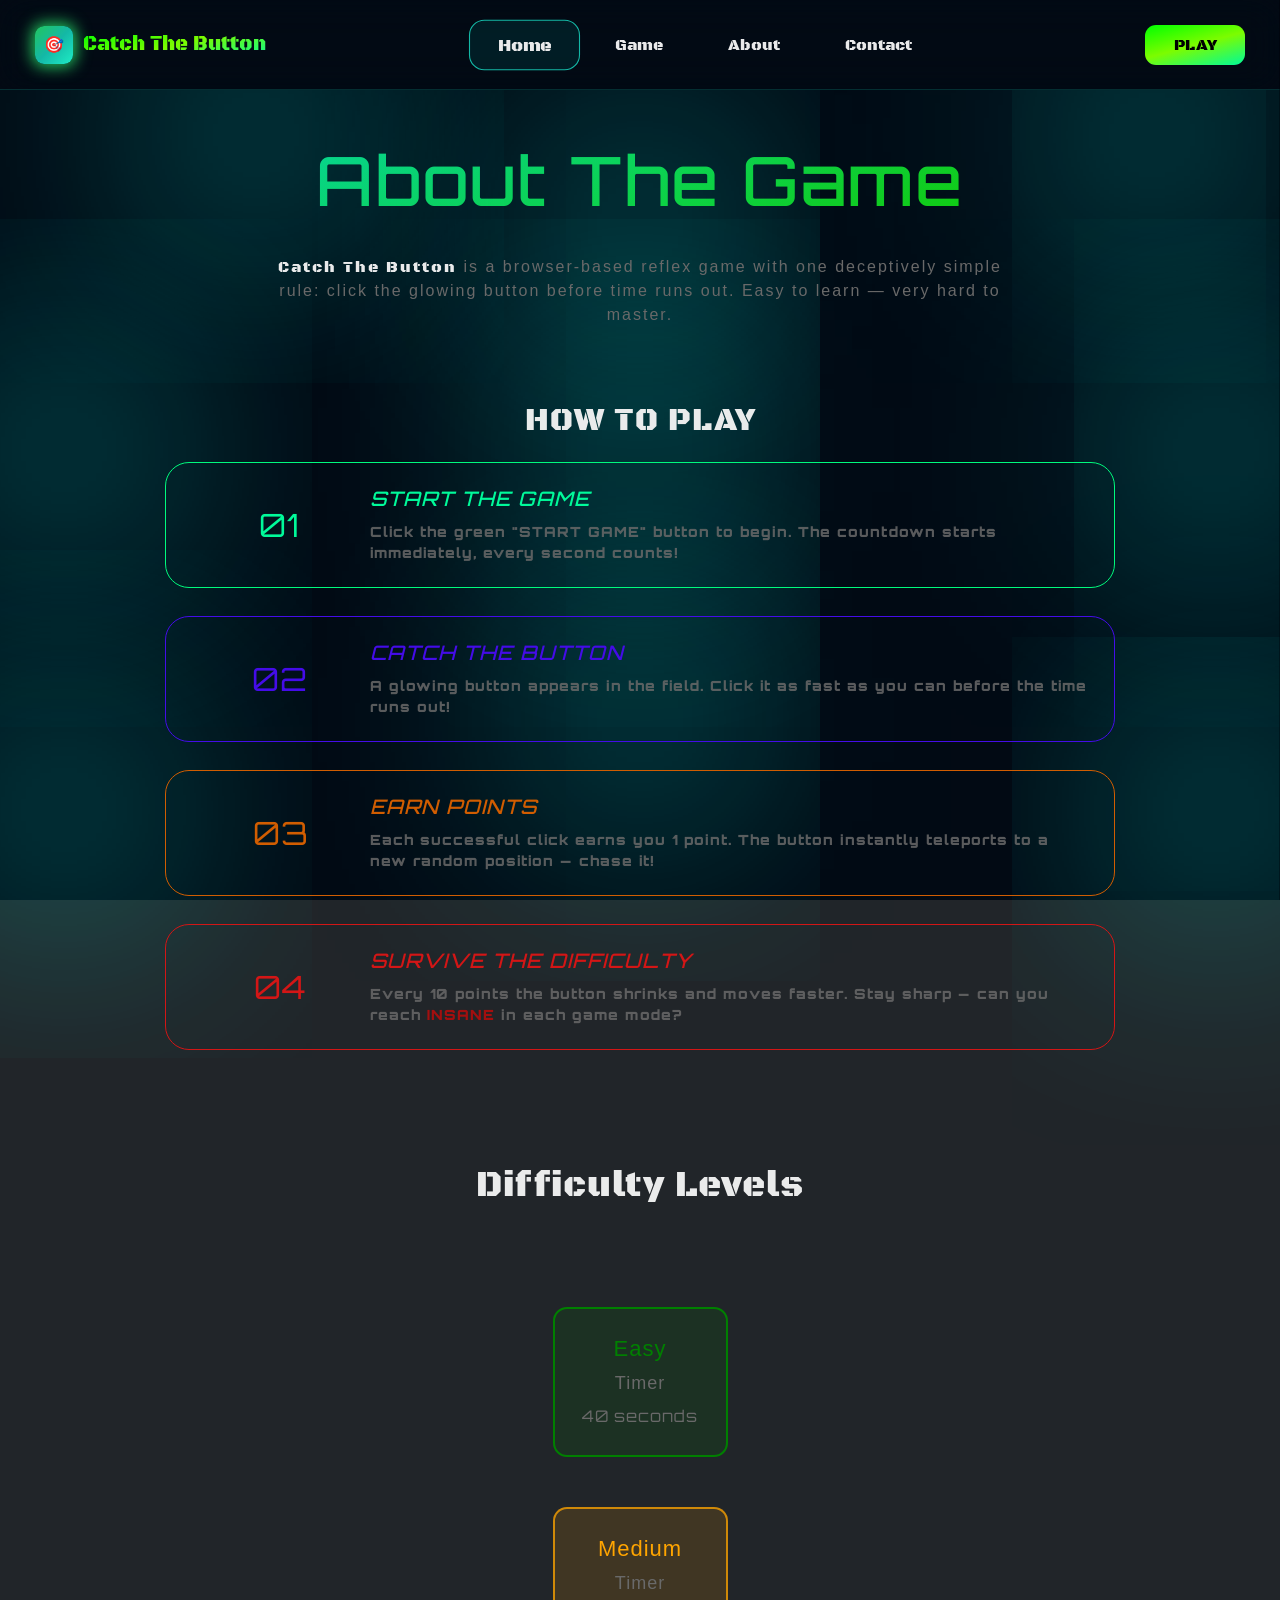
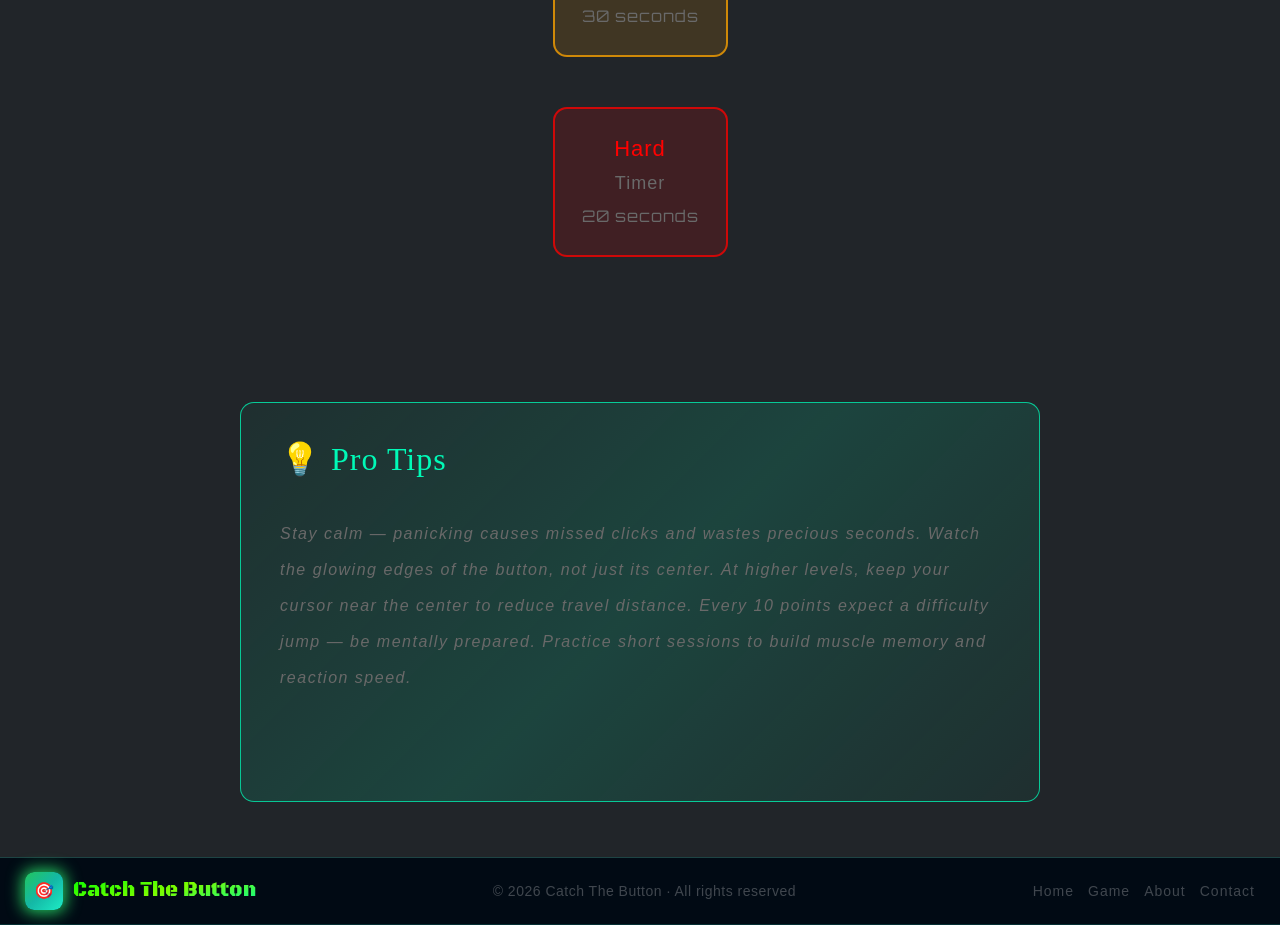
==== index.html @ 366a4c04 "Saving about page, ongoing to finish it!" ====
<!DOCTYPE html>
<html lang="en">
    <head>
        <meta charset="utf-8">
        <meta name="viewport" content="width=device-width, initial-scale=1, shrink-to-fit=no">

        <title>Catch the Button</title>
        <link rel="icon" type="image/x-icon" href="">

        <link href="https://cdn.jsdelivr.net/npm/bootstrap@5.3.8/dist/css/bootstrap.min.css" rel="stylesheet" integrity="sha384-sRIl4kxILFvY47J16cr9ZwB07vP4J8+LH7qKQnuqkuIAvNWLzeN8tE5YBujZqJLB" crossorigin="anonymous">

        <link rel="stylesheet" href="css/6CatchTheButton.css">
        <link rel="stylesheet" href="css/style.css">
        <link rel="stylesheet" href="css/homePageCss/homePageCss.css">
        <link rel="stylesheet" href="css/gamePageCss/gamePageCss.css">
        <link rel="stylesheet" href="css/aboutPageCss/aboutPageCss.css">
        <link rel="stylesheet" href="css/contactPageCss/contactPageCss.css">

        <link rel="preconnect" href="https://fonts.googleapis.com">
        <link rel="preconnect" href="https://fonts.gstatic.com" crossorigin>
        <link href="https://fonts.googleapis.com/css2?family=Black+Ops+One&display=swap" rel="stylesheet">
        <link href="https://fonts.googleapis.com/css2?family=Orbitron:wght@400..900&family=Playfair+Display:ital,wght@0,400..900;1,400..900&display=swap" rel="stylesheet">
        <link href="https://fonts.googleapis.com/css2?family=Playfair+Display:ital,wght@0,400..900;1,400..900&display=swap" rel="stylesheet">
        <link rel="stylesheet" href="css/responsivness.css">

        <meta name="viewport" content="width=device-width, initial-scale=1">
    </head>
    <body class="bg-dark">

        <div class="indexContainer">

            <div class="hero-background">
                <div id="block1" class="blocks top-left move move-right move-down"></div>
                <div id="block2" class="blocks top-right move move-left"></div>
                <div id="block3" class="blocks bottom-left move move-right"></div>
                <div id="block4" class="blocks bottom-right move move-left"></div>
                <div id="block5" class="blocks center move move-down"></div>
                <div id="block6" class="blocks center-bottom-top-leftSide move move-right move-down"></div>
                <div id="block7" class="blocks center-bottom-top-rightSide move move-left a"></div>
                <div id="block8" class="blocks over-center move move-up"></div>
                <div id="block9" class="blocks under-center move move-right"></div>
            </div>

            <div id="hamburgerMenu" class="hamburgerMenu">

                <button class="closeBtn" id="hamburgerCloseBtn"><b>X</b></button>

                <div class="hamburgerNavigation">
                    <button class="hamburgerNavButtons hamburgerNavButtonsActive" id="hamburgerHomeBtn">Home</button>
                    <button class="hamburgerNavButtons" id="hamburgerGameBtn">Game</button>
                    <button class="hamburgerNavButtons" id="hamburgerAboutBtn">About</button>
                    <button class="hamburgerNavButtons" id="hamburgerContactBtn">Contact</button>
                </div>
            </div>

            <header>
                <nav>
                <a href="index.html" class="logo">
                    <div class="logo-icon">🎯</div>
                    <span class="logo-text">Catch The Button</span>
                </a>

                    <div class="navigation p-0 m-0">
                        <ul class="nav-list">
                            <li><button class="active nav-list-button" id="homeBtn">Home</button></li>
                            <li><button class="nav-list-button" id="gameBtn">Game</button></li>
                            <li><button class="nav-list-button" id="aboutBtn">About</button></li>
                            <li><button class="nav-list-button" id="contactBtn">Contact</button></li>
                        </ul>
                    </div>

                    <div class="nav-button">
                        <button id="navBarPlayBtn">PLAY</button>
                    </div>

                    <div class="hamburgerMenuButton">
                        <button>
                            <span class="hamburgerLogoLines"></span>
                            <span class="hamburgerLogoLines"></span>
                            <span class="hamburgerLogoLines"></span>
                        </button>
                    </div>
                </nav>

            </header>

            <main>

                <section id="homePageSection" style="display: none;">

                    <section id="hero">

                        <div class="hero-container">
                            <div class="hero-content">
                                <p class="hero-badge">🎮 BROWSER REFLEX GAME</p>
                                <h1>Catch The Button</h1>
                                <p class="hero-description">A fast-paced reflex game that tests your speed and precision.
                                    Click the button before it escapes — earn points,
                                    break records, and survive the ever-rising difficulty!</p>
                            </div>

                            <div class="hero-buttons my-4">
                                <button class="primary-btn" id="heroPlayBtn">PLAY NOW</button>
                                <button class="secondary-btn" id="heroHowToPLay">HOW TO PLAY</button>
                            </div>

                            <div class="hero-stats my-4">
                                <div class="stat1">
                                    <h3>⏱️<span>30-60s</span></h3>
                                    <p>Different timers</p>
                                </div>
                                <div class="stat2">
                                    <h3>3</h3>
                                    <p>Difficulty Levels</p>
                                </div>
                                <div class="stat3">
                                    <h3>♾️</h3>
                                    <p>Replayability</p>
                                </div>
                            </div>
                        </div>
                    </section>

                    <section id="features">
                        <div class="features-container">
                            <div class="feature-title">
                                <h1>Why Play Catch The Button?</h1>
                                <p>Simple concept. Endless challenge.</p>
                            </div>
                            <div class="cards">
                                <article class="card card--green">
                                    <div class="card-body">
                                        <div class="card-icon">⚡</div>
                                        <h3>Lightning Reflexes</h3>
                                        <p>Test how quickly you react and click the moving button before your time runs out.</p>
                                    </div>
                                </article>
                                <article class="card card--yellow">
                                    <div class="card-body">
                                        <div class="card-icon">🏆</div>
                                        <h3>Beat Your Record</h3>
                                        <p>Your High Score is always on display. Challenge yourself to break your personal best every round.</p>
                                    </div>
                                </article>
                                <article class="card card--red">
                                    <div class="card-body">
                                        <div class="card-icon">📈</div>
                                        <h3>Rising Difficulty</h3>
                                        <p>Every 5 points the button shrinks and moves faster. The game never lets you get comfortable.</p>
                                    </div>
                                </article>
                            </div>
                            <button id="featuresPlayBtn">START PLAYING</button>
                        </div>

                    </section>

                </section>

                <section id="gamePageSection" style="display: none;">

                        <div class="gameHero">
                            <div class="gameStartingMenu">
                                <div class="mt-4" id="WelcomeMessage">
                                    <h1 class="justify-content-center align-items-center d-flex">Welcome to Catch the Button!</h1>
                                    <p class="game-description">
                                        Do you want to reach<span> High </span>
                                        Score? Then press the Start button and begin your journey.</p>
                                </div>
                                <div class="cardGame card justify-content-center align-items-center d-flex">

                                    <div class="startingDisplay card-body" id="StartingDisplay">
                                        <div class="justify-content-center align-items-center mt-2" id="CurrentGameModeBox" style="display: block;">
                                            <p class="justify-content-center align-items-center d-flex my-1">Choose your Game Mode!</p>

                                            <div class="difficultyBox">
                                                <button class="difficultyButton mx-1" id="btnEasyGameMode">Easy</button>
                                                <button class="difficultyButton mx-1" id="btnMediumGameMode">Medium</button>
                                                <button class="difficultyButton mx-1" id="btnHardGameMode">Hard</button>
                                            </div>

                                            <p class="currentGameMode mt-2">Current game mode: <span class="m-1" id="DisplayCurrentGameMode">...</span></p>

                                            <div class="alert alert-danger justify-content-center align-items-center" id="EmptyGameModeAlert" style="display: none;">
                                                <p class="m-0">You must choose game mode level, before continuing!</p>
                                            </div>
                                            <div class="justify-content-center align-items-center d-flex mb-3">
                                                <button class="btn btn-secondary" id="btnStartGame">Start</button>
                                            </div>
                                        </div>
                                    </div>


                                    <div class="gameDisplay" id="displayGame">
                                        <div class="gameMenu_Stats">

                                            <button class="backButton mb-4" id="btnBack" style="display: none"><b>Back</b></button>

                                            <div class="stats">
                                                <div class="box timerBox">
                                                    <p>Time: <b><span id="timer"></span></b> </p>
                                                </div>
                                                <div class="box highScoreBox">
                                                    <p id="highScore">High score: <b><span id="highScoreColor" style="color: red">0</span></b> </p>
                                                </div>
                                                <div class="box pointsBox">
                                                    <p id="displayPoints">Points: <b><span id="colorPoints" style="color: red">0</span></b> </p>
                                                </div>
                                                <div class="box finalPointsBox">
                                                    <p id="finalPoints" style="">Finals points:<span id="finalPointsColor"></span> </p>
                                                </div>
                                            </div>

                                            <h1 id="gameOver"></h1>
                                        </div>

                                        <div id="gameArea" class="gameArea">
                                            <button id="btnCatchMe">🎯</button>
                                        </div>

                                        <div class="my-3" style="display: flex; align-items: center; justify-content: center;">
                                            <button id="btnPlayAgain" style="display: none">Play again!</button>
                                        </div>

                                    </div>
                                </div>
                            </div>

                        </div>
                </section>

                <section id="aboutPageSection">
                        <div class="about-hero">
                            <div class="about-hero-content">
                                <h1>About The Game</h1>
                                <p><span>Catch The Button</span> is a browser-based reflex game with one deceptively simple rule:
                                    click the glowing button before time runs out.
                                    Easy to learn — very hard to master.</p>
                            </div>
                            <div class="about-how-to-play">
                                <h1>How to Play</h1>
                                <div class="about-articles">
                                    <article class="about-article article-box1">
                                        <div class="about-article-logo">
                                            <p>01</p>
                                        </div>
                                        <div class="about-article-text">
                                            <h1>Start the Game</h1>
                                            <p>Click the green "START GAME" button to begin.
                                                The countdown starts immediately, every second counts!</p>
                                        </div>
                                    </article>
                                    <article class="about-article article-box2">
                                        <div class="about-article-logo">
                                            <p>02</p>
                                        </div>
                                        <div class="about-article-text">
                                            <h1>Catch the Button</h1>
                                            <p>A glowing button appears in the field.
                                                Click it as fast as you can before the time runs out!</p>
                                        </div>
                                    </article>
                                    <article class="about-article article-box3">
                                        <div class="about-article-logo">
                                            <p>03</p>
                                        </div>
                                        <div class="about-article-text">
                                            <h1>Earn Points</h1>
                                            <p>Each successful click earns you 1 point.
                                                The button instantly teleports to a new random position — chase it!</p>
                                        </div>
                                    </article>
                                    <article class="about-article article-box4">
                                        <div class="about-article-logo">
                                            <p>04</p>
                                        </div>
                                        <div class="about-article-text">
                                            <h1>Survive the Difficulty</h1>
                                            <p>Every 10 points the button shrinks and moves faster.
                                                Stay sharp — can you reach <span>INSANE</span> in each game mode?</p>
                                        </div>
                                </article>
                                </div>
                            </div>

                            <section class="about-difficulty-Levels">
                                <h1>Difficulty Levels</h1>
                                <div class="levels-boxes">
                                    <div class="levels-box levels-easy">
                                            <h1>Easy</h1>
                                            <h2>Timer</h2>
                                            <p><span>40</span> seconds</p>
                                    </div>
                                    <div class="levels-box levels-medium">
                                            <h1>Medium</h1>
                                            <h2>Timer</h2>
                                            <p><span>30</span> seconds</p>
                                    </div>
                                    <div class="levels-box levels-hard">
                                            <h1>Hard</h1>
                                            <h2>Timer</h2>
                                            <p><span>20</span> seconds</p>
                                    </div>
                                </div>
                            </section>
                            <article class="game-tips">
                                <div class="logo"><p>💡 <span>Pro Tips</span></p></div>
                                <div class="content">
                                    <p>
                                    Stay calm — panicking causes missed clicks and wastes precious seconds.
                                    Watch the glowing edges of the button, not just its center.
                                    At higher levels, keep your cursor near the center to reduce travel distance.
                                    Every 10 points expect a difficulty jump — be mentally prepared.
                                    Practice short sessions to build muscle memory and reaction speed.
                                    </p>
                                </div>
                            </article>
                        </div>
                </section>

                <section id="contactPageSection" style="display: none">

                    <div class="contact-hero">
                        <div class="contact-hero-container">

                            <div class="contact-hero-content">
                                <h1>Contact Me</h1>
                                <p>Have feedback, a bug report, or want to collaborate?
                                    I'd appreciate to hear from you!</p>
                            </div>
                            <div class="contact-hero-formMenu">

                                    <div class="reason-buttons">
                                        <button class="reason-btn bug-report" id="bug-report">🐛<span>Bug Report</span></button>
                                        <button class="reason-btn suggestion" id="suggestion">💡<span>Suggestion</span></button>
                                        <button class="reason-btn collaborate" id="collaborate">🫱🏻‍🫲🏻<span>Collaborate</span></button>
                                        <button class="reason-btn general" id="general">💬<span>General</span></button>
                                    </div>
                                <form class="contact-form" action="index.html">
                                    <div class="row first-row">
                                        <div class="first-column">
                                            <label for="name">YOUR NAME</label>
                                            <input type="text" id="name" placeholder="Jorge Petrov">
                                        </div>
                                        <div class="second-column">
                                            <label for="email">EMAIL ADDRESS</label>
                                            <input type="text" id="email" placeholder="examlpe@gmail.com">
                                        </div>
                                    </div>
                                    <div class="row second-row">
                                        <label for="subject">SUBJECT</label>
                                        <input type="text" id="subject" placeholder="What is this about?">
                                    </div>
                                    <div class="row third-row">
                                        <label for="message">MESSAGE</label>
                                        <textarea id="message" placeholder="Write your message here..."></textarea>
                                    </div>
                                    <input class="submit" type="submit" value="SEND MESSAGE ✈">
                                </form>
                            </div>

                        </div>

                    </div>

                </section>

                <footer>
                    <div class="footer-container">
                        <div class="footer-logo">
                            <a href="index.html" class="logo">
                                <div class="logo-icon">🎯</div>
                                <span class="logo-text">Catch The Button</span>
                            </a>
                        </div>
                        <div class="copyright">
                            <p>© 2026 Catch The Button · All rights reserved</p>
                        </div>
                        <div class="footer-navigation">
                            <div class="footer-navigation-list">
                                <button class="footerBtn" id="homeFooter">Home</button>
                                <button class="footerBtn" id="gameFooter">Game</button>
                                <button class="footerBtn" id="aboutFooter">About</button>
                                <button class="footerBtn" id="contactFooter">Contact</button>
                            </div>
                        </div>
                    </div>
                </footer>
            </main>
        </div>
        <script src="scripts/heroButtonAnimation.js"></script>
        <script src="scripts/navigationBar.js"></script>
        <script src="scripts/CatchTheButton.js"></script>
        <script src="scripts/ContactPageSubjectButtons.js"></script>
    </body>

</html>
---- css/6CatchTheButton.css ----
/*--------------------------------------------------*/
/*Catch Me Game*/
/*Created by Cvetoslav Krumov*/
/*2026*/

/*Portfolio Project*/

/*Copyright (c) 2026 Cvetoslav Krumov*/
/*All Rights Reserved.*/

/*This project is published for educational and portfolio purposes only.*/

/*Unauthorized copying, redistribution or claiming this project as your own is prohibited.*/
/*--------------------------------------------------*/
---- css/style.css ----
/*--------------------------------------------------*/
/*Catch Me Game*/
/*Created by Tsvetoslav Krumov*/
/*2026*/

/*Portfolio Project*/

/*Copyright (c) 2026 Tsvetoslav Krumov*/
/*All Rights Reserved.*/

/*This project is published for educational and portfolio purposes only.*/

/*Unauthorized copying, redistribution or claiming this project as your own is prohibited.*/
/*--------------------------------------------------*/


*,
*::before,
*::after{
    margin:0;
    padding:0;
    box-sizing:border-box;
    scroll-behavior: smooth;
}

:root{
    --primary-green:#00FF00;
    --secondary-green:#7CFC00 ;
    --accent-green:#00FA9A;
    --background-color: oklch(0.3251 0.0219 132.96);
    --primary-linear-gradient: linear-gradient(165deg, rgba(0, 255, 0, 1) 0%, rgba(124, 252, 0, 1) 50%, rgba(0, 250, 154, 1) 100%);
    --secondary-linear-gradient: linear-gradient(135deg, rgb(34, 197, 94), rgb(20, 184, 166), rgb(30 236 197));
    --third-linear-gradient: linear-gradient(135deg, rgb(69 243 102), rgb(2 239 156), rgb(4 236 65));
    --secondary-button: rgba(255, 255, 255, 0.82);
    --secondary-button-hover: rgba(255, 255, 255);
    --transition: 0.25s;
    --main-font-color: rgb(246, 246, 246, 0.95);
    --font-family: "Black Ops One", system-ui;
    --font-size: 16px;
    --btn-border-radius: 11px;
    --hero-btns-padding: 15px 44px;
    --feature-card-radius: 18px;
    --feature-card-third-color: rgb(29, 78, 216);
}
html {
    scrollbar-gutter: stable;
}

body{
    background-color: var(--background-color);
    font-size: var(--font-size);
    font-family: var(--font-family), serif;
    color: var(--main-font-color);
    height: auto;
    min-width: 100%;
}

.indexContainer{
    width: 100vw;
    height: auto;
    margin: 0;
    padding: 0;
}

/*navigation*/
header{
    width: 100vw;
    position: sticky;
    top: 0;
    z-index: 999;
    background-color: rgb(2, 10, 20, 1);
}
nav{
    display: flex;
    justify-content: space-between;
    align-items: center;
    padding: 0 35px;
    height: 10vh;
    min-height: 60px;
    border-bottom: 1px solid rgba(20, 184, 166, 0.22);
    -webkit-backdrop-filter: blur(18px);
    backdrop-filter: blur(18px)
}
nav a{
    text-decoration: none;
}
.logo{
    display: flex;
    cursor: pointer;
    gap: 10px;
    align-items: center;
    opacity: 1
}
.logo-text{
    color: transparent;
    font-family: var(--font-family), serif;
    font-size: 20px;
    margin: 0;
    background: var(--primary-linear-gradient);
    background-clip: text;
    -webkit-background-clip: text;
}
.logo-icon{
    display: flex;
    align-items: center;
    justify-content: center;
    background: var(--secondary-linear-gradient);
    border:none;
    border-radius: 9px;
    width: 38px;
    height: 38px;
    box-shadow: 0 0 15px 3px #22C55EFF;
}
.nav-list{
    display: flex;
    align-items: center;
    gap: 15px;
    padding: 0;
    margin: 0;
    text-decoration: none;
    list-style-type: none;
}
.nav-list-button{
    background: transparent;
    padding: 10px 25px;
    border-radius: 14px;
    transform: scale(1);
    transition: 0.3s;
    border:none transparent;
    color: var(--main-font-color);
}
.nav-list-button:hover{
    background: rgba(255, 255, 255, 0.1);
    transition: 0.14s;
    transform: scale(1.1);
}
.active{
    transform: scale(1.1);
    background-color: rgba(0, 255, 242, 0.08);
    border: 1px solid #14B8A6FF;
}
.active:hover{
    background-color: rgba(0, 255, 242, 0.08);
}
.nav-button button{
    width: 100px;
    height: 40px;
    background: var(--primary-linear-gradient);
    border-radius: var(--btn-border-radius);
    border:none;
    transition: 0.4s;
    transform: scale(1);
}
.nav-button button:hover{
    transform: scale(1.07);
    transition: 0.4s;
    box-shadow: 0 0 25px 5px var(--primary-green);
    /* in order: x offset, y offset, blur size, spread size, color */
    /* blur size and spread size are optional (they default to 0) */
}

.hamburgerMenuButton {
    display: none;
    justify-content: center;
    align-items: center;
    flex-direction: column;
    width: 40px;
    height: 40px;
}
.hamburgerMenuButton button{
    display: flex;
    justify-content: center;
    align-items: center;
    flex-direction: column;
    width: 100%;
    height: 100%;
    background: transparent;
    border: 2px solid #15ff00;
    border-radius: 7px;
    gap: 2px;
}
.hamburgerMenuButton .hamburgerLogoLines{
    border: 2px solid  #15ff00;
    border-radius: 5px;
    width: 30px;
    height: 8px;
}
.hamburgerMenu{
    width: 38.5vw;
    min-width: 300px;
    min-height: 100%;
    padding: 20px;
    display: flex;
    align-items: center;
    justify-content: start;
    flex-direction: column;
    border: 1px solid black;
    background: rgba(2, 10, 20, 0.975);
    z-index: 1000;
    position: fixed;
    right: 0;
    top: 0;
    transform: translateX(100%);
    transition: 0.45s;
}
.hamburgerMenuActivate {
    transform: translateX(0%);
    transition: 0.45s;
}
.closeBtn{
    width: 45px;
    height: 45px;
    text-align: center;
    position: absolute;
    top: 14px;
    left: 14px;
    color: var(--main-font-color);
    font-size: 1rem;
    background: rgb(47 214 50 / 0.7);
    border: 1px solid rgb(26 255 0);
    box-shadow: 0 0 10px 3px rgb(34 221 93 / 0.6);
    border-radius: 14px;
}
.hamburgerNavigation{
    display: flex;
    justify-content: center;
    align-items: center;
    flex-direction: column;
    padding: 20px;
    margin: 75px 0 0 0;
    min-width: 100%;
    min-height: auto;
    gap: 14px;
    background: rgba(2, 10, 20, 0.95);
}
.hamburgerNavButtons {
    min-width: 100%;
    min-height: 75px;
    text-align: center;
    background: linear-gradient(175deg, rgba(2, 10, 20, 0.7) 0%, rgb(3 202 34 / 0.5) 50%,rgba(2, 10, 20, 0.7) 100%);
    border: 1px solid rgb(0 255 39 / 0.9);
    border-radius: 14px;
    color: var(--main-font-color);
    font-family: Orbitron, sans-serif;
    transition: 0.25s;
}
.hamburgerNavButtonsActive{
    border: 1px solid rgb(1 246 7 / 0.5);
    box-shadow: 0 0 10px 3px rgb(9 255 0 / 0.8);
    transition: 0.25s;
}

/*Blocks container + blocks style*/
.hero-background{
    top: 0;
    bottom: 0;
    right: 0;
    left: 0;
    background: rgba(2, 10, 20, 1);
    position: fixed;
    z-index: 0;
}
.blocks {
    pointer-events: none;
    position: absolute;
    background-color:transparent;
    width: 0;
    height: 0;
    border-radius: 100px;
    box-shadow: 0 0 300px 65px rgb(0 255 241 / 0.9);
}
/*Blocks positions*/
.top-left{
    bottom:85%;
    right: 80%;
}
.top-right{
    bottom: 85%;
    left: 90%;
}
.bottom-left{
    top:90%;
    right:95%;
}
.bottom-right{
    top: 90%;
    left: 95%;
}
.center{
    top: 50%;
    right: 50%;
}
.center-bottom-top-leftSide{
    top: 50%;
    right: 95%;
}
.center-bottom-top-rightSide{
    top: 50%;
    left: 95%;
}
.over-center{
    top: 25%;
    left: 50%;
}
.under-center{
    bottom: 20%;
    left: 50%;
}
/*Blocks movement*/
@keyframes dynamicMove {
    /*The syntax var(--x, 0px) means "use the value of the custom property
    --x, but if --x is not defined, use 0px as a backup." [1]*/
    0%{transform: translate(0px, 0px)}
    50%{transform: translate(var(--x,0px), var(--y, 0px));}
    100%{transform: translate(0px, 0px)}
}
.move{
    animation: dynamicMove 10s infinite;
}
.move-right {
    --x: 85px;
}
.move-left {
    --x: -85px;
}
.move-up {
    --y: -85px;
}
.move-down{
    --y: 85px;
}

/*footer */
.footer-container{
    position: relative;
    bottom: 0;
    display: flex;
    justify-content: space-between;
    align-items:center;
    min-width: 100vw;
    min-height: 60px;
    background-color: rgb(2, 10, 20, 0.975);
    border-bottom: 1px solid rgba(20, 184, 166, 0.22);
    padding: 14px 25px;
    z-index: 2;
}

.footer-container a {
    text-decoration: none;
}
.footer-logo{
    position: relative;
    display: flex;
    justify-content: center;
    align-items: center;
}
.copyright p{
    font-family: sans-serif;
    letter-spacing: 0.5px;
    color: rgba(255, 255, 255, 0.25);
    margin: 0;
    font-size: 14px;
}
.footer-navigation{
    width: auto;
}
.footer-navigation-list {
    display: flex;
    align-content: center;
    justify-content: center;
    gap: 14px;
}
.footer-navigation-list{
    display: flex;
    justify-content: center;
    margin: 0;
    padding: 0;
    width: 100%;
    gap: 14px;
}
.footer-navigation-list .footerBtn{
    letter-spacing: 1px;
    background: transparent;
    border: 0 solid;
    font-family: Rajdhani, sans-serif;
    color: rgba(255, 255, 255, 0.25);
    font-size: 14px;
    transition: 0.2s;
    width: 100%;
    height: 100%;
}
.footer-navigation-list .footerBtn:hover{
    color: rgba(255, 255, 255, 0.75);
}
---- css/homePageCss/homePageCss.css ----
/*--------------------------------------------------*/
/*Catch Me Game*/
/*Created by Tsvetoslav Krumov*/
/*2026*/

/*Portfolio Project*/

/*Copyright (c) 2026 Tsvetoslav Krumov*/
/*All Rights Reserved.*/

/*This project is published for educational and portfolio purposes only.*/

/*Unauthorized copying, redistribution or claiming this project as your own is prohibited.*/
/*--------------------------------------------------*/


/*Home page section with hero and etc*/
#homePageSection {
    position:relative;
    display: flex;
    align-items: center;
    justify-content: center;
    flex-direction: column;
    width: 100vw;
    height: auto;
    z-index: 2;
}

#hero{
    display: flex;
    align-items: center;
    justify-content: center;
    padding: 80px 24px 0;
    width: 100%;
    height: auto;
    z-index: 1;
    position: relative;
    background-color: rgb(2 10 20 / 0.1);
    border-bottom: 1px solid rgba(20, 184, 166, 0.22);
}
.hero-container{
    width: clamp(300px, 100%, 840px);
    font-family: var(--font-family), serif;
}
.hero-content{
    width: auto;
    gap: 30px;
    display: flex;
    flex-direction: column;
    align-items: center;
    justify-content: center;
}
.hero-badge{
    display: inline-block;
    font-size: clamp(9px, 1vw + 4px, 12px);
    color: #14B8A6FF;
    text-transform: uppercase;
    background-color: rgba(0, 255, 242, 0.08);
    border: 1px solid #14B8A6FF;
    border-radius: var(--btn-border-radius);
    padding: 5px 18px;
    font-family: Rajdhani, sans-serif;
    letter-spacing: 2.5px;
}
.hero-content h1{
    text-align: center;
    letter-spacing: 10px;
    width: clamp(100px, 100%, 850px);
    font-size: clamp(1.5rem, 3vw + 3.5rem, 10rem);
    color: transparent;
    line-height: 1.05;
    background: linear-gradient(135deg, rgb(74, 222, 128) 0%, rgb(45, 212, 191) 45%, rgb(96, 165, 250) 90%);
    background-clip: text;
    -webkit-background-clip: text;
}
.hero-description{
    padding: 0 14px;
    text-align: center;
    font-family: "Sans Serif Collection", serif;
    color: darkgrey;
    width:clamp(300px, 100%, 700px);
    line-height: 1.75;
    letter-spacing: 1.5px;
    font-size: clamp(1rem, 1vw + 0.1rem, 1.5rem)
}
.hero-buttons{
    display: flex;
    justify-content: center;
    gap: 15px;
    font-family: var(--font-family), serif;
}
.primary-btn{
    color: var(--main-font-color);
    cursor: pointer;
    background: var(--secondary-linear-gradient);
    padding: var(--hero-btns-padding);
    border-radius: var(--btn-border-radius);
    border: none;
    font-size: 16px;
    letter-spacing: 1.5px;
    transition: var(--transition);
    transform:scale(1);
}
.primary-btn:hover{
    transform:scale(1.07);
}
.secondary-btn{
    color: var(--main-font-color);
    cursor: pointer;
    letter-spacing: 1px;
    background: rgba(255, 255, 255, 0.1);
    border: 1px solid rgb(177 171 171 / 0.34);
    padding: var(--hero-btns-padding);
    border-radius: var(--btn-border-radius);
    font-size: 16px;
    transition: var(--transition);
    transform:scale(1);
}
.secondary-btn:hover{
    transform:scale(1.07);
    background: rgba(255, 255, 255, 0.14);
}
.hero-stats{
    display: flex;
    justify-content: center;
    gap: 25px;
}
.stat1, .stat2, .stat3 {
    font-family: Orbitron, sans-serif;
    letter-spacing: 1.5px;
    display:flex;
    align-items:center;
    flex-direction: column;
}

.stat1 p, .stat2 p, .stat3 p{
    color: rgba(255, 255, 255, 0.33);
}
.stat1 h3 span{
    color:transparent;
    background: var(--primary-linear-gradient);
    background-clip:text;
    -webkit-background-clip: text;
}
.stat2 h3{
    color: var(--secondary-green);
}


/*Feature section*/
#features{
    min-width: 100%;
    height: 100%;
    min-height: 850px;
    margin: 37px auto 0;
    border-bottom: 1px solid rgba(20, 184, 166, 0.22);
    display: flex;
    align-items: center;
    justify-content: center;
    position: relative;
    z-index: 1;
    background: transparent;
}
.features-container{
    z-index: 2;
    padding: 80px 24px 100px;
    min-width: 100%;
    height: clamp(1000px, 100%, 1500px);
    margin: 25px 0 30px;
    display: flex;
    align-items: center;
    justify-content: center;
    flex-direction: column;
    position: relative;
    background: transparent;
}
.feature-title{
    text-align: center;
    margin: 35px auto;
    color: var(--main-font-color);
    font-family: var(--font-family), sans-serif;
}
.feature-title p{
    color: rgba(255, 255, 255, 0.33);
    font-family:sans-serif;
}
#features .cards{
    display: flex;
    align-items: center;
    justify-content: center;
    flex-wrap: wrap;
    gap: 35px;
    height: clamp(300px, 100%, 1200px);
}
#features .card {
    width: clamp(100px, 100%, 350px);
    height: clamp(300px, 100%, 450px);
    padding: 36px 30px;
    border-radius: 18px;
    cursor: default;
    transition: 0.25s;
}
#features .card--green{
    background-color: rgb(3 236 98 / 0.05);
    border: 1px solid rgb(3 236 98 / 0.4);
}
#features .card--yellow{
    background-color: rgb(251 218 5 / 0.05);
    border: 1px solid rgb(251 218 5 / 0.4);
}
#features .card--red {
    background-color: rgb(246 24 3 / 0.10);
    border: 1px solid rgb(246 24 3 / 0.4);
}
#features .card:hover{
    transform:scale(1.05);
    translate: 0 -14px;
}
#features .card--green:hover{
    box-shadow: 0 0 35px 5px rgb(3 236 98 / 0.6);
}
#features .card--yellow:hover{
    box-shadow: 0 0 35px 5px rgb(251 218 5 / 0.6);
}
#features .card--red:hover{
    box-shadow: 0 0 35px 5px rgb(246 24 3 / 0.6);
}
#features .card-body{
    display: flex;
    justify-content: center;
    flex-direction: column;
}
#features .card-body h3{
    font-size: 24px;
    letter-spacing: 1px;
}
#features .card-body p{
    font-size: 13px;
    letter-spacing: 1.5px;
    line-height: 24px;
    font-family: sans-serif;
    color: rgba(255, 255, 255, 0.45);
}
#features .card--green h3{
    color: rgb(3 236 98 / 0.8);
}
#features .card--yellow h3{
    color: rgb(251 218 5 / 0.8);
}
#features .card--red h3{
    color: rgb(246 24 3 / 0.8);
}
#features .card--green .card-icon{
    width: 45px;
    height: 45px;
    border-radius: 14px;
    display: flex;
    justify-content: center;
    align-items: center;
    margin: 14px 0;
    background-color: rgb(3 236 98 / 0.1);
    border: 1px solid rgb(3 236 98 / 0.3);
}
#features .card--yellow .card-icon{
    width: 45px;
    height: 45px;
    border-radius: 14px;
    display: flex;
    justify-content: center;
    align-items: center;
    margin: 14px 0;
    background-color: rgb(251 218 5 / 0.1);
    border: 1px solid rgb(251 218 5 / 0.3);
}
#features .card--red .card-icon{
    width: 45px;
    height: 45px;
    border-radius: 14px;
    display: flex;
    justify-content: center;
    align-items: center;
    margin: 14px 0;
    background-color: rgb(246 24 3 / 0.1);
    border: 1px solid rgb(246 24 3 / 0.3);
}
.features-container button{
    margin-top: 35px;
    color: var(--main-font-color);
    cursor: pointer;
    background: var(--secondary-linear-gradient);
    padding: var(--hero-btns-padding);
    border-radius: var(--btn-border-radius);
    border: none;
    font-size: 16px;
    letter-spacing: 1.5px;
    transition: var(--transition);
    transform:scale(1);
}
.features-container button:hover{
    transform: scale(1.08);
    box-shadow: 0 0 25px 10px rgb(0 255 241 / 0.35);
}
---- css/gamePageCss/gamePageCss.css ----
/*--------------------------------------------------*/
/*Catch Me Game*/
/*Created by Tsvetoslav Krumov*/
/*2026*/

/*Portfolio Project*/

/*Copyright (c) 2026 Tsvetoslav Krumov*/
/*All Rights Reserved.*/

/*This project is published for educational and portfolio purposes only.*/

/*Unauthorized copying, redistribution or claiming this project as your own is prohibited.*/
/*--------------------------------------------------*/

#gamePageSection {
    position:relative;
    display: flex;
    align-items: center;
    justify-content: center;
    flex-direction: column;
    width: 100vw;
    height: auto;
    z-index: 2;
}
.gameHero {
    display: flex;
    align-items: center;
    justify-content: center;
    padding: 80px 24px 0;
    width: 100vw;
    height: clamp(1000px, 100vh, 100vh);
    position: relative;
    background-color: rgb(2 10 20 / 0.1);
    border-bottom: 1px solid rgba(20, 184, 166, 0.22);
    letter-spacing: 1px;
    flex-direction: column;
}
.gameStartingMenu{
    display: flex;
    align-items: center;
    justify-content: center;
    flex-direction: column;
    margin: 0 0 25px 0;
    width: clamp(250px, 100%, 850px);
    height: clamp(600px, auto, 1225px);
    border-radius: 14px;
    border: 1px solid #14B8A6FF;
    box-shadow: 0 0 50px 15px rgba(20, 184, 166, 0.22);
}
#WelcomeMessage{
    display: flex;
    align-items: center;
    justify-content: center;
    flex-direction: column;
    text-align: center;
}
#WelcomeMessage h1{
    padding: 20px;
    text-align: center;
    height: auto;
    width: clamp(200px, auto, 250px);
}
.game-description{
    padding: 20px;
    text-align: center;
    height: auto;
    width: clamp(250px, 100%, 650px);
    font-size: clamp(12px, 5vw + 5px, 16px);
}
#CurrentGameModeBox{
    justify-content: center;
    align-items: center;
    flex-direction: column;
    color: var(--main-font-color);
}
.difficultyBox{
    display: flex;
    align-items: center;
    justify-content: center;
    flex-wrap: wrap;
    margin: 14px;
    padding: 24px;
    gap: 14px;
    height: auto;
}
.gameDisplay{
    min-width: 100%;
    height: clamp(800px, 100%, 900px);
    display: none;
    justify-content: center;
    align-items: center;
    flex-direction: column;
}
.gameMenu_Stats{
    display: flex;
    align-items: center;
    justify-content: center;
    flex-direction: column;
    height: auto;
}
.currentGameMode {
    display: flex;
    justify-content: center;
    align-items: center;
    flex-wrap: wrap;
    height: auto;
}
.difficultyButton{
    cursor: pointer;
    color: var(--main-font-color);
    min-width: 104px;
    min-height: 50px;
    border-radius: 14px;
    transition: 0.14s;
    border: 2.5px solid rgb(11 251 150);
    background:linear-gradient(135deg, rgba(34, 197, 94, 0.8), rgba(20, 184, 166, 0.8), rgba(30, 236, 197, 0.8));
}
.activeDifficultyButton{
    box-shadow: 0 0 25px 10px rgb(0 255 241 / 0.35);
    background:linear-gradient(135deg, rgba(34, 197, 94, 0.65), rgba(20, 184, 166, 0.65), rgba(30, 236, 197, 0.65));
}
.difficultyButton:hover{
    background:linear-gradient(135deg, rgba(34, 197, 94, 0.55), rgba(20, 184, 166, 0.55), rgba(30, 236, 197, 0.55));
    color: var(--main-font-color);
}
.stats {
    display: flex;
    justify-content: center;
    align-content: center;
    height: auto;
    flex-wrap: wrap;
    width: clamp(300px, 100%, 825px);
    gap: 10px;
}
.box{
    display: flex;
    align-items: center;
    justify-content: center;
    width: 125px;
    height: 85px;
    text-align: center;
    border-radius: 14px;
    border: 1px solid #14B8A6FF;
    background: rgba(255, 255, 255, 0.05);
    color: var(--main-font-color);
}
.box p {
    color: var(--main-font-color);
    font-family: Orbitron, sans-serif;
    display: flex;
    align-items: center;
    justify-items: center;
    margin: 0;
    text-align: center;
}
.box p b span{
    text-align: center;
    margin-left: 5px;
}
#finalPoints{
    text-align: center;
    width: fit-content;
}
#finalPoints #finalPointsColor{
    width: fit-content;
}

.cardGame{
    width: clamp(300px, 100%, 950px);
    height: clamp(800px, 100%, 1025px);
    background-color: transparent;
    border: 0;
}
#btnStartGame{
    margin-top: 10px;
    min-height: 45px;
    min-width: 100px;
    color: var(--main-font-color);
    text-align: center;
    background: var(--secondary-linear-gradient);
    border: 1px solid var(--secondary-linear-gradient);
    border-radius: 14px;
    animation: glowingAnimationStartBtn 3s ease-in-out infinite;
    transition: 0.14s;
}
#btnStartGame:hover{
    transform: scale(1.05);
}
@keyframes glowingAnimationStartBtn{
    0% {box-shadow: 0 0 0 0 rgb(20 184 66 / 0.44);}
    50% {box-shadow: 0 0 25px 5px rgb(20 184 66 / 0.64);}
    100% {box-shadow: 0 0 0 0 rgb(20 184 66 / 0.44);}
}

.gameArea{
    border-radius: 12px;
    border: 2px solid #14B8A6FF;
    margin-top: 10px;
    height: clamp(250px, 100%, 450px);
    width: clamp(200px,  100%, 725px);
    position: relative;
}
#gameOver{
    display: flex;
    align-items: center;
    justify-content: center;
    margin: 14px 0 0 0;
    color: #f30d0d;
}
#btnCatchMe {
    position: absolute;
    display: flex;
    justify-content: center;
    align-items: center;
    width: 85px;
    height: 85px;
    border-radius: 14px;
    transition: 0.14s;
    border: 0 solid;
    background: var(--third-linear-gradient);
    box-shadow: 0 0 30px 5px rgb(7 251 214 / 0.77);
}
.backButton{
    color: var(--main-font-color);
    width: 104px;
    height: 50px;
    border: 2.4px solid rgb(7 251 214 / 0.73);
    border-radius: 14px;
    background: linear-gradient(135deg, rgb(23 241 117 / 0.9), rgb(11 200 241 / 0.9));
    justify-content: center;
    align-items: center;
}
.backButton:hover{
    background: linear-gradient(135deg, rgb(23 241 117 / 0.7), rgb(11 200 241 / 0.7));
}
#btnPlayAgain{
    color: var(--main-font-color);
    width: 134px;
    height: 55px;
    border: 2.4px solid rgb(7 251 214 / 0.73);
    border-radius: 14px;
    background: linear-gradient(135deg, rgb(23 241 117 / 0.9), rgb(11 200 241 / 0.9));
    justify-content: center;
    align-items: center;
}
#btnPlayAgain:hover{
    background: linear-gradient(135deg, rgb(23 241 117 / 0.7), rgb(11 200 241 / 0.7));
}
---- css/aboutPageCss/aboutPageCss.css ----
/*--------------------------------------------------*/
/*Catch Me Game*/
/*Created by Tsvetoslav Krumov*/
/*2026*/

/*Portfolio Project*/

/*Copyright (c) 2026 Tsvetoslav Krumov*/
/*All Rights Reserved.*/

/*This project is published for educational and portfolio purposes only.*/

/*Unauthorized copying, redistribution or claiming this project as your own is prohibited.*/
/*--------------------------------------------------*/


#aboutPageSection {
    position:relative;
    display: flex;
    align-items: center;
    justify-content: center;
    flex-direction: column;
    width: 100vw;
    height: auto;
    z-index: 2;
}
.about-hero{
    display: flex;
    justify-content: center;
    align-items: center;
    flex-direction: column;
    letter-spacing: 1px;
    position: static;
    padding: 30px 24px;
    margin: 20px 0 0 0 ;
    border-bottom: 1px solid rgba(20, 184, 166, 0.22);
    width: 100%;
    height: auto;
}
.about-hero-content{
    display:flex;
    justify-content: center;
    align-items: center;
    flex-direction: column;
    letter-spacing: 2px;
}
.about-hero-content h1{
    font-family: Orbitron, sans-serif;
    font-size: clamp(2.5rem, 5vh + 2rem, 4.25rem);
    text-align: center;
    color: transparent;
    background: linear-gradient(160deg, rgb(8 244 161 / 0.85), rgb(20 237 13 / 0.85));
    background-clip: text;
    -webkit-background-clip: text;
}
.about-hero-content p {
    width: clamp(400px, 100%,750px);
    margin: 25px 0;
    font-family: sans-serif;
    color: dimgray;
    text-align: center;
}
.about-hero-content p span{
    color: var(--main-font-color);
    font-family: var(--font-family), "sans-serif";
}
.about-how-to-play{
    display: flex;
    align-items: center;
    justify-content: center;
    flex-direction: column;
    width: auto;
    height: auto;
    margin: 50px 0 0 0;
}
.about-how-to-play h1{
    font-size: 32px;
    text-transform: uppercase;
}
.about-articles{
    display: flex;
    justify-content: center;
    align-items: center;
    flex-direction: column;
    width: clamp(350px, 100%, 1240px);
}
.about-article{
    margin: 14px;
    padding: 24px;
    display: flex;
    justify-content: center;
    align-items:center;
    height: auto;
    width: clamp(350px, 100%, 950px);
    border: 1px solid;
    border-radius: 24px;
    transition: 0.24s;
    transform: scale(1);
}
.about-article:hover{
    transform: translateX(24px) scale(1.024);
}
.about-article-logo{
    display: flex;
    align-items: center;
    justify-content: center;
    width: 20%;
    height: 100%;
}
.about-article-logo p{
    display: flex;
    align-items: center;
    justify-content: center;
    font-family: Orbitron, sans-serif;
    text-align: center;
    font-size: 32px;
    height: 100%;
    width:100%;
    margin: 0;
}
.about-article-text {
    display: flex;
    align-items: start;
    justify-content: center;
    flex-direction: column;
    font-family: Orbitron, sans-serif;
    width:80%;
    height: 100%;
}
.about-article-text h1{
    width:100%;
    height: 100%;
    font-style: italic;
    font-size: 20px;
    margin: 0;
}
.about-article-text p{
    width:100%;
    height: 100%;
    font-size: 14px;
    font-weight: 1000;
    margin: 10px 0 0 0;
    color: rgb(105 105 105 / 0.85);
}
.article-box1 {
    border-color: #00fa7d;
}
.article-box1 .about-article-logo p {
    color: #00FA9A;
}
.article-box1 .about-article-text h1 {
    color: #00FA9A;
}
.article-box1:hover{
    box-shadow: 0 0 50px 5px rgb(0 250 154 / 0.25);
}
.article-box2 {
    border-color: #440ce8;
}
.article-box2 .about-article-logo p {
    color: #440ce8;
}
.article-box2 .about-article-text h1 {
    color: #440ce8;
}
.article-box2:hover{
    box-shadow: 0 0 50px 5px rgb(68 12 232 / 0.25);
}
.article-box3 {
    border-color: #d15d01;
}
.article-box3 .about-article-logo p {
    color: #d15d01;
}
.article-box3 .about-article-text h1 {
    color: #d15d01;
}
.article-box3:hover{
    box-shadow: 0 0 50px 5px rgb(209 93 1 / 0.25);
}
.article-box4 {
    border-color: #d31616;
}
.article-box4 .about-article-logo p {
    color: #d31616;
}
.article-box4 .about-article-text h1 {
    color: #d31616;
}
.article-box4:hover{
    box-shadow: 0 0 50px 5px rgb(211 22 22 / 0.25);
}
.article-box4 .about-article-text span {
    color: rgb(163 15 15);
}
.about-difficulty-Levels{
    margin: 75px 0 45px 0;
    display: flex;
    justify-content: center;
    align-items: center;
    flex-direction: column;
    color: var(--main-font-color);
}
.about-difficulty-Levels h1{
    margin: 25px;
    font-size: 36px;
}
.levels-boxes{
    display: flex;
    flex-direction: row;
    justify-content: center;
    align-items: center;
    flex-wrap: wrap;
    width: 400px;
    height: auto;
    margin: 50px;
}
.levels-box{
    display: flex;
    justify-content: center;
    align-items: center;
    flex-direction: column;
    margin: 25px;
    width: 175px;
    height: 150px;
    border: 2px solid;
    border-radius: 14px;
    font-family: sans-serif;
    transition: 0.14s;
    transform: scale(1);
}
.levels-box:hover{
    transform: scale(1.075);
}
.levels-box h1{
    font-size: 22px;
    margin: 5px;
}
.levels-box h2{
    font-size: 18px;
    color: dimgray;
    margin: 5px;
}
.levels-box p {
    margin: 5px;
    color: dimgray;
    font-family: Orbitron, sans-serif;
}
.levels-easy{
    color: rgb(0 128 0 / 1);
    background: rgb(0 128 0 / 0.14);
    border-color: rgb(0 128 0 / 1);
}
.levels-easy:hover{
    box-shadow: 0 0 35px 5px green;
}
.levels-medium{
    background: rgb(255 165 0 / 0.14);
    border-color: rgb(255 165 0 / 0.75);
    color: rgb(255 165 0 / 1);
}
.levels-medium:hover{
    box-shadow: 0 0 35px 5px orange;
}
.levels-hard{
    background: rgb(255 0 0 / 0.14);
    border-color: rgb(255 0 0 / 0.75);
    color: rgb(255 0 0 / 1);
 }
.levels-hard:hover{
    box-shadow: 0 0 35px 5px red;
}
.game-tips{
    width: 800px;
    height: 25em;
    padding: 14px;
    display:flex;
    align-items: center;
    justify-content: center;
    flex-direction: column;
    background: linear-gradient(135deg, rgba(0 250 183 / 0.05) 0%, rgb(0 250 183 / 0.15) 50%,rgba(0 250 183 / 0.05) 100% );
    border: 1px solid rgb(0 250 183 / 0.75);
    border-radius: 14px;
    font-family: Orbitron, sans-serif;
    margin: 25px;
}
.game-tips .logo{
    width: 100%;
    height: 20%;
    text-align: start;
    color: #00fab7;
    font-size: 2rem;
}
.game-tips .logo p {
    padding: 25px;
    height: 100%;
    width: 100%;
}
.game-tips .logo p span{
    font-family: "Arial Rounded MT Bold";
}
.game-tips .content{
    color: dimgray;
    font-family: sans-serif;
    font-style: italic;
    font-size: 1rem;
    line-height: 2.25rem;
    letter-spacing: 1.5px;
    text-align: start;
    padding: 25px;
    width: 100%;
    height: 80%;
}
---- css/contactPageCss/contactPageCss.css ----
/*--------------------------------------------------*/
/*Catch Me Game*/
/*Created by Tsvetoslav Krumov*/
/*2026*/

/*Portfolio Project*/

/*Copyright (c) 2026 Tsvetoslav Krumov*/
/*All Rights Reserved.*/

/*This project is published for educational and portfolio purposes only.*/

/*Unauthorized copying, redistribution or claiming this project as your own is prohibited.*/
/*--------------------------------------------------*/


#contactPageSection {
    position:relative;
    display: none;
    align-items: start;
    justify-content: center;
    background-color: rgba(2, 10, 20, 1);
    width: 100%;
    min-height: 100vh;
}
.contact-hero{
    letter-spacing: 1px;
    display: flex;
    justify-content: center;
    align-items: center;
    flex-direction: column;
    padding: 30px 24px;
    margin: 20px 0 0 0 ;
    width: 100%;
    min-height: 100vh;
    z-index: 1;
    position: static;
    background-color: rgb(2 10 20 / 0.4);
    border-bottom: 1px solid rgba(20, 184, 166, 0.22);
}
.hero-container{
    margin: 50px 0 0 0;
    display: flex;
    justify-content: center;
    align-items: center;
    flex-direction: column;
}
.contact-hero-content{
    text-align: center;
    font-family: Orbitron, sans-serif;
}
.contact-hero-content h1{
    font-size: 72px;
    letter-spacing: 2px;
    color: transparent;
    background: var(--secondary-linear-gradient);
    background-clip: text;
    -webkit-background-clip: text;
}
.contact-hero-content p {
    margin: 20px 0;
    font-size: 14px;
    width: 425px;
    text-align: center;
    color:dimgray;
}
.contact-hero-formMenu{
    margin: 75px 0 25px 0;
    display: flex;
    justify-content: center;
    align-items: center;
    flex-direction: column;
    width: 56.25rem;
    min-height: 100%;
}
.contact-form{
    display:flex;
    justify-content: center;
    align-items: center;
    flex-direction: column;
    height: auto;
    width: 75%;
}
.reason-buttons{
    display: flex;
    justify-content: center;
    align-items: center;
    width: 47.5rem;
    height: 9.375rem;
    gap: 14px;
}
.reason-btn{
    color: var(--main-font-color);
    font-family: PlayFair;
    font-size: 1.25rem;
}
.reason-buttons .reason-btn{
    width: 10rem;
    height: 8rem;
    text-align: center;
    border: 1px solid rgb(114 159 141 / 0.23);
    border-radius: 8px;
    background: rgb(11 251 150 / 0.05);
    transition: 0.24s;
}
.reason-buttons span{
    margin: 0 0 0 0.15rem;
}
.bug-report:hover{
    transition: 0.14s;
    border-color: rgb(0 128 0 / 0.75);
}
.suggestion:hover{
    transition: 0.14s;
    border-color: rgb(228 102 14 / 0.75);
}
.collaborate:hover{
    transition: 0.14s;
    border-color: rgb(193 164 38 / 0.75);
}
.general:hover{
    transition: 0.14s;
    border-color: rgb(73 141 236 / 0.75);
}
.row{
    margin: 25px 0 30px 0;
    width: 100%;
    height: 3.5rem;
}
.row label{
    padding: 5px;
}
.row input{
    color: var(--main-font-color);
    font-family: Orbitron, sans-serif;
    display: block;
    background: rgb(105 105 105 / 0.5);
    border: 1px solid rgb(128 128 128 / 0.55);
    border-radius: 7px;
    width: 100%;
    font-size: 14px;
    letter-spacing: 1.5px;
    padding: 14px;
    height: 3rem;
    transition: 0.25s;
}
.row textarea {
    color: var(--main-font-color);
    font-family: Orbitron, sans-serif;
    display: block;
    background: rgb(105 105 105 / 0.5);
    border: 1px solid rgb(128 128 128 / 0.55);
    border-radius: 7px;
    width: 100%;
    letter-spacing: 1.5px;
    padding: 14px;
    height: clamp(3px, 10rem, 10rem);
    transition: 0.25s;
}
.first-row .first-column{
    width: 50%;
    padding:  0 5px 0 0;
}
.first-row .second-column{
    width: 50%;
    padding:  0 0 0 5px;
}
.row input:focus{
    outline: 0;
    border: 2px solid #1babdd;
    box-shadow: 0 0 30px 5px rgb(27 171 221 / 0.6);
}
.row textarea:focus{
    outline: 0;
    border: 2px solid #1babdd;
    box-shadow: 0 0 30px 5px rgb(27 171 221 / 0.6);
}
.third-row{
    height: auto;
}
.submit{
    background: linear-gradient(160deg, rgb(164 255 2 / 0.45), rgb(0 247 255 / 0.45), rgb(164 255 2 / 0.45));
    width: 275px;
    height: 50px;
    font-family: Orbitron, sans-serif;
    color: var(--main-font-color);
    border-radius: 7px;
    border: 1px solid rgb(0 250 154 / 0.55);
    transition: 0.14s;
}
.submit:hover{
    border-color: rgb(0 250 154 / 1);
}
---- css/responsivness.css ----
/*--------------------------------------------------*/
/*Catch Me Game*/
/*Created by Tsvetoslav Krumov*/
/*2026*/

/*Portfolio Project*/

/*Copyright (c) 2026 Tsvetoslav Krumov*/
/*All Rights Reserved.*/

/*This project is published for educational and portfolio purposes only.*/

/*Unauthorized copying, redistribution or claiming this project as your own is prohibited.*/
/*--------------------------------------------------*/

@media (max-width: 450px){
    .blocks{
        box-shadow: 0 0 200px 65px rgb(0 255 241 / 0.25);
    }
}
@media (max-width: 400px){
    .hamburgerMenu {
        width: 100%;
    }
    .hamburgerNavButtonsActive{
        translateX(0%);
    }
    .hero-content h1{
        font-size: 3.25rem;
    }
    .hero-content p:last-child {
        width: 300px;
        font-size: 0.9rem;
    }
    #features .card--red {
        background-color: rgb(246 24 3 / 0.15);
    }
}
@media (max-width: 930px){
    #block1, #block3, #block6, #block7{
        display: none;
    }
    .blocks{
        box-shadow: 0 0 300px 65px rgb(0 255 241 / 0.75);
    }
    .hamburgerMenuButton{
        display: flex;
    }
    .navigation{
        display: none;
    }
    .nav-button{
        display: none;
    }
    .footer-container{
        flex-direction: column;
        gap: 25px;
    }
    #features .card {
        height: auto;
    }
    .hero-buttons{
        flex-direction: column;
        height: auto;
    }
    .hero-stats{
        flex-direction: column;
        height: auto;
    }
    .footer-container .copyright{
        text-align: center;
    }
}
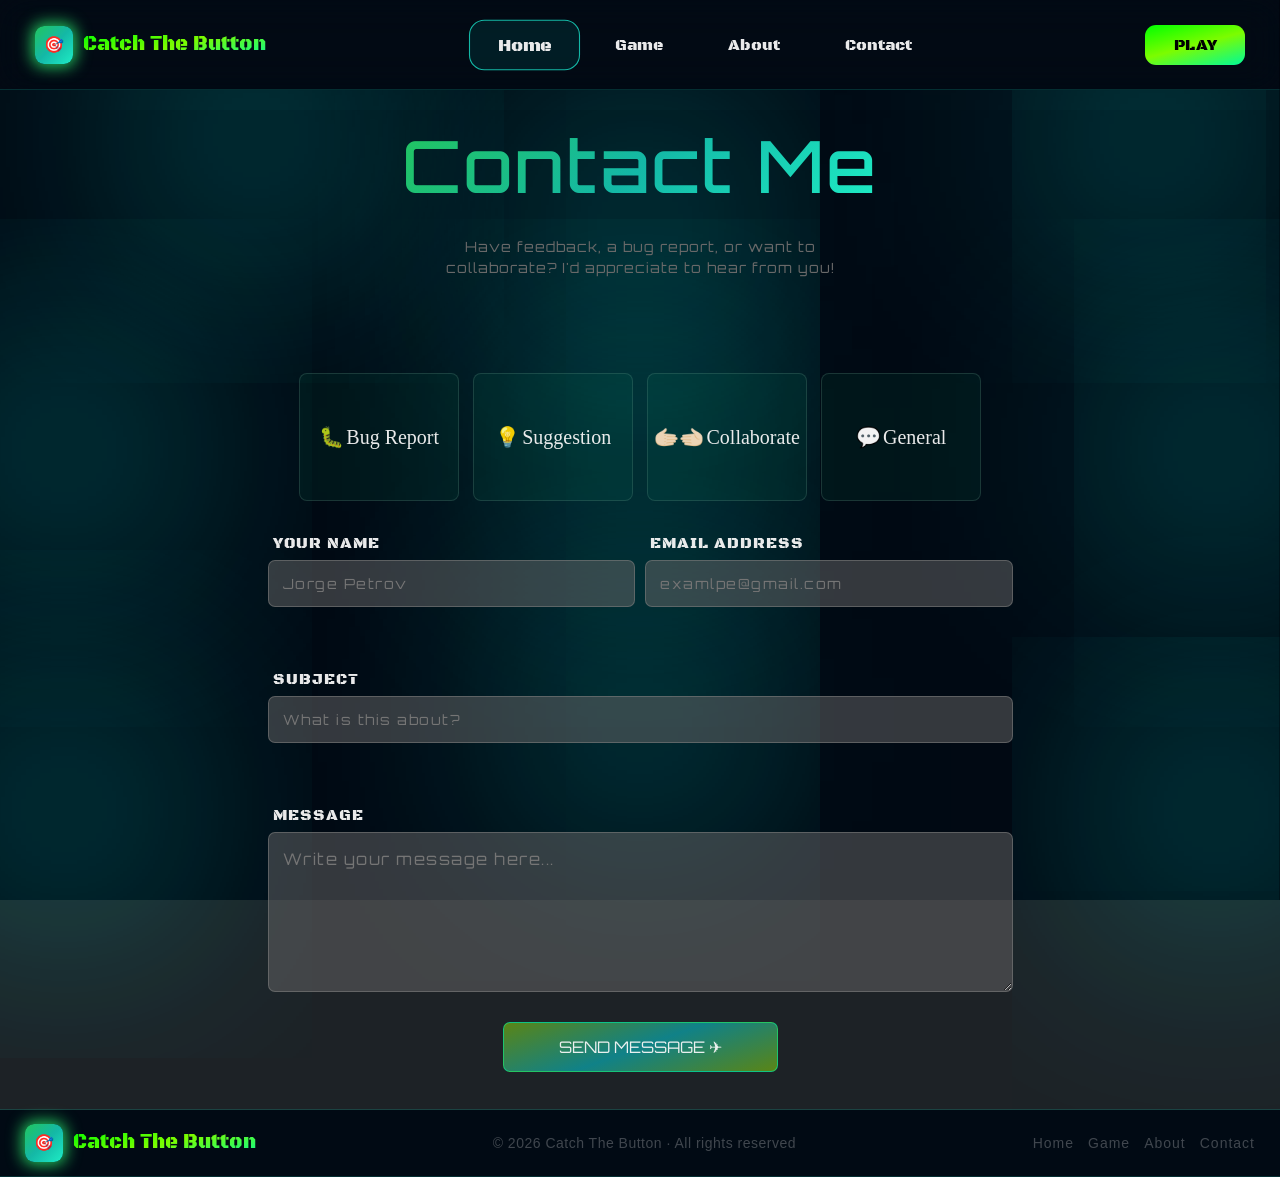
==== commit 46ae1ac6: "Almost done on contact form, left is to fix the email and password and the whole contact-form class " ====
--- a/index.html
+++ b/index.html
@@ -229,7 +229,7 @@
                         </div>
                 </section>
 
-                <section id="aboutPageSection">
+                <section id="aboutPageSection" style="display: none;">
                         <div class="about-hero">
                             <div class="about-hero-content">
                                 <h1>About The Game</h1>
@@ -318,7 +318,7 @@
                         </div>
                 </section>
 
-                <section id="contactPageSection" style="display: none">
+                <section id="contactPageSection" style="display: flex">
 
                     <div class="contact-hero">
                         <div class="contact-hero-container">
--- a/css/gamePageCss/gamePageCss.css
+++ b/css/gamePageCss/gamePageCss.css
@@ -197,8 +197,8 @@
     border-radius: 12px;
     border: 2px solid #14B8A6FF;
     margin-top: 10px;
-    height: clamp(250px, 100%, 450px);
-    width: clamp(200px,  100%, 725px);
+    height: 450px;
+    width: 725px;
     position: relative;
 }
 #gameOver{
--- a/css/aboutPageCss/aboutPageCss.css
+++ b/css/aboutPageCss/aboutPageCss.css
@@ -54,7 +54,7 @@
     -webkit-background-clip: text;
 }
 .about-hero-content p {
-    width: clamp(400px, 100%,750px);
+    width: clamp(300px, 100%,750px);
     margin: 25px 0;
     font-family: sans-serif;
     color: dimgray;
@@ -82,7 +82,7 @@
     justify-content: center;
     align-items: center;
     flex-direction: column;
-    width: clamp(350px, 100%, 1240px);
+    width: clamp(250px, 100%, 1240px);
 }
 .about-article{
     margin: 14px;
@@ -91,7 +91,7 @@
     justify-content: center;
     align-items:center;
     height: auto;
-    width: clamp(350px, 100%, 950px);
+    width: clamp(300px, 100%, 950px);
     border: 1px solid;
     border-radius: 24px;
     transition: 0.24s;
@@ -106,6 +106,7 @@
     justify-content: center;
     width: 20%;
     height: 100%;
+    margin: 0 5px 0 0;
 }
 .about-article-logo p{
     display: flex;
@@ -113,7 +114,7 @@
     justify-content: center;
     font-family: Orbitron, sans-serif;
     text-align: center;
-    font-size: 32px;
+    font-size: 2rem;
     height: 100%;
     width:100%;
     margin: 0;
@@ -137,7 +138,7 @@
 .about-article-text p{
     width:100%;
     height: 100%;
-    font-size: 14px;
+    font-size: 1rem;
     font-weight: 1000;
     margin: 10px 0 0 0;
     color: rgb(105 105 105 / 0.85);
@@ -200,6 +201,7 @@
     align-items: center;
     flex-direction: column;
     color: var(--main-font-color);
+    width: auto;
 }
 .about-difficulty-Levels h1{
     margin: 25px;
@@ -207,11 +209,10 @@
 }
 .levels-boxes{
     display: flex;
-    flex-direction: row;
     justify-content: center;
     align-items: center;
     flex-wrap: wrap;
-    width: 400px;
+    width: auto;
     height: auto;
     margin: 50px;
 }
@@ -271,8 +272,8 @@
     box-shadow: 0 0 35px 5px red;
 }
 .game-tips{
-    width: 800px;
-    height: 25em;
+    width: clamp(250px, 100%, 800px);
+    height: auto;
     padding: 14px;
     display:flex;
     align-items: center;
@@ -282,7 +283,7 @@
     border: 1px solid rgb(0 250 183 / 0.75);
     border-radius: 14px;
     font-family: Orbitron, sans-serif;
-    margin: 25px;
+    margin: 0;
 }
 .game-tips .logo{
     width: 100%;
@@ -303,11 +304,11 @@
     color: dimgray;
     font-family: sans-serif;
     font-style: italic;
-    font-size: 1rem;
+    font-size: clamp(1rem, 1vw + 1rem, 1.2rem);
     line-height: 2.25rem;
     letter-spacing: 1.5px;
     text-align: start;
     padding: 25px;
     width: 100%;
-    height: 80%;
+    height: auto;
 }
--- a/css/contactPageCss/contactPageCss.css
+++ b/css/contactPageCss/contactPageCss.css
@@ -16,12 +16,13 @@
 
 #contactPageSection {
     position:relative;
-    display: none;
-    align-items: start;
-    justify-content: center;
-    background-color: rgba(2, 10, 20, 1);
-    width: 100%;
-    min-height: 100vh;
+    display: flex;
+    align-items: center;
+    justify-content: center;
+    flex-direction: column;
+    width: 100vw;
+    height: auto;
+    z-index: 2;
 }
 .contact-hero{
     letter-spacing: 1px;
@@ -31,11 +32,13 @@
     flex-direction: column;
     padding: 30px 24px;
     margin: 20px 0 0 0 ;
-    width: 100%;
     min-height: 100vh;
     z-index: 1;
-    position: static;
-    background-color: rgb(2 10 20 / 0.4);
+    border-bottom: 1px solid rgba(20, 184, 166, 0.22);
+    width: 100vw;
+    height: clamp(1000px, 100vh, 100vh);
+    position: relative;
+    background-color: rgb(2 10 20 / 0.1);
     border-bottom: 1px solid rgba(20, 184, 166, 0.22);
 }
 .hero-container{
@@ -46,7 +49,10 @@
     flex-direction: column;
 }
 .contact-hero-content{
-    text-align: center;
+    display: flex;
+    align-items: center;
+    justify-content: center;
+    flex-direction: column;
     font-family: Orbitron, sans-serif;
 }
 .contact-hero-content h1{
@@ -60,7 +66,7 @@
 .contact-hero-content p {
     margin: 20px 0;
     font-size: 14px;
-    width: 425px;
+    width:clamp(300px, 100%, 425px);
     text-align: center;
     color:dimgray;
 }
@@ -70,8 +76,8 @@
     justify-content: center;
     align-items: center;
     flex-direction: column;
-    width: 56.25rem;
-    min-height: 100%;
+    width: clamp(300px, 100%, 900px);
+    height: auto;
 }
 .contact-form{
     display:flex;
@@ -79,14 +85,15 @@
     align-items: center;
     flex-direction: column;
     height: auto;
-    width: 75%;
+    width: 100%;
 }
 .reason-buttons{
     display: flex;
     justify-content: center;
     align-items: center;
-    width: 47.5rem;
-    height: 9.375rem;
+    width: clamp(300px, 100%, 760px);
+    flex-wrap: wrap;
+    height: auto;
     gap: 14px;
 }
 .reason-btn{
@@ -95,8 +102,8 @@
     font-size: 1.25rem;
 }
 .reason-buttons .reason-btn{
-    width: 10rem;
-    height: 8rem;
+    width: 160px;
+    height: 128px;
     text-align: center;
     border: 1px solid rgb(114 159 141 / 0.23);
     border-radius: 8px;
@@ -125,7 +132,7 @@
 .row{
     margin: 25px 0 30px 0;
     width: 100%;
-    height: 3.5rem;
+    height: auto;
 }
 .row label{
     padding: 5px;
@@ -141,7 +148,7 @@
     font-size: 14px;
     letter-spacing: 1.5px;
     padding: 14px;
-    height: 3rem;
+    height: clamp(30px, 100%, 100px);
     transition: 0.25s;
 }
 .row textarea {
@@ -157,11 +164,21 @@
     height: clamp(3px, 10rem, 10rem);
     transition: 0.25s;
 }
+.first-row{
+    display: flex;
+    justify-content: center;
+    align-items: center;
+    flex-wrap: wrap;
+    width: clamp(300px, 100%, 100%);
+    height: auto;
+}
 .first-row .first-column{
+    height: auto;
     width: 50%;
     padding:  0 5px 0 0;
 }
 .first-row .second-column{
+    height: auto;
     width: 50%;
     padding:  0 0 0 5px;
 }
--- a/css/responsivness.css
+++ b/css/responsivness.css
@@ -17,8 +17,27 @@
     .blocks{
         box-shadow: 0 0 200px 65px rgb(0 255 241 / 0.25);
     }
+    .levels-boxes{
+        margin: 25px;
+    }
 }
 @media (max-width: 400px){
+    .first-row .first-column{
+        width: 100%;
+        padding: 0;
+    }
+    .first-row .second-column{
+        width: 100%;
+        padding: 0;
+    }
+    .gameArea{
+        width: 300px;
+        height: 200px;
+    }
+    #btnCatchMe{
+        width: 50px;
+        height: 50px;
+    }
     .hamburgerMenu {
         width: 100%;
     }
@@ -34,6 +53,9 @@
     }
     #features .card--red {
         background-color: rgb(246 24 3 / 0.15);
+    }
+    .about-article-text p{
+        font-size: 0.8rem;
     }
 }
 @media (max-width: 930px){
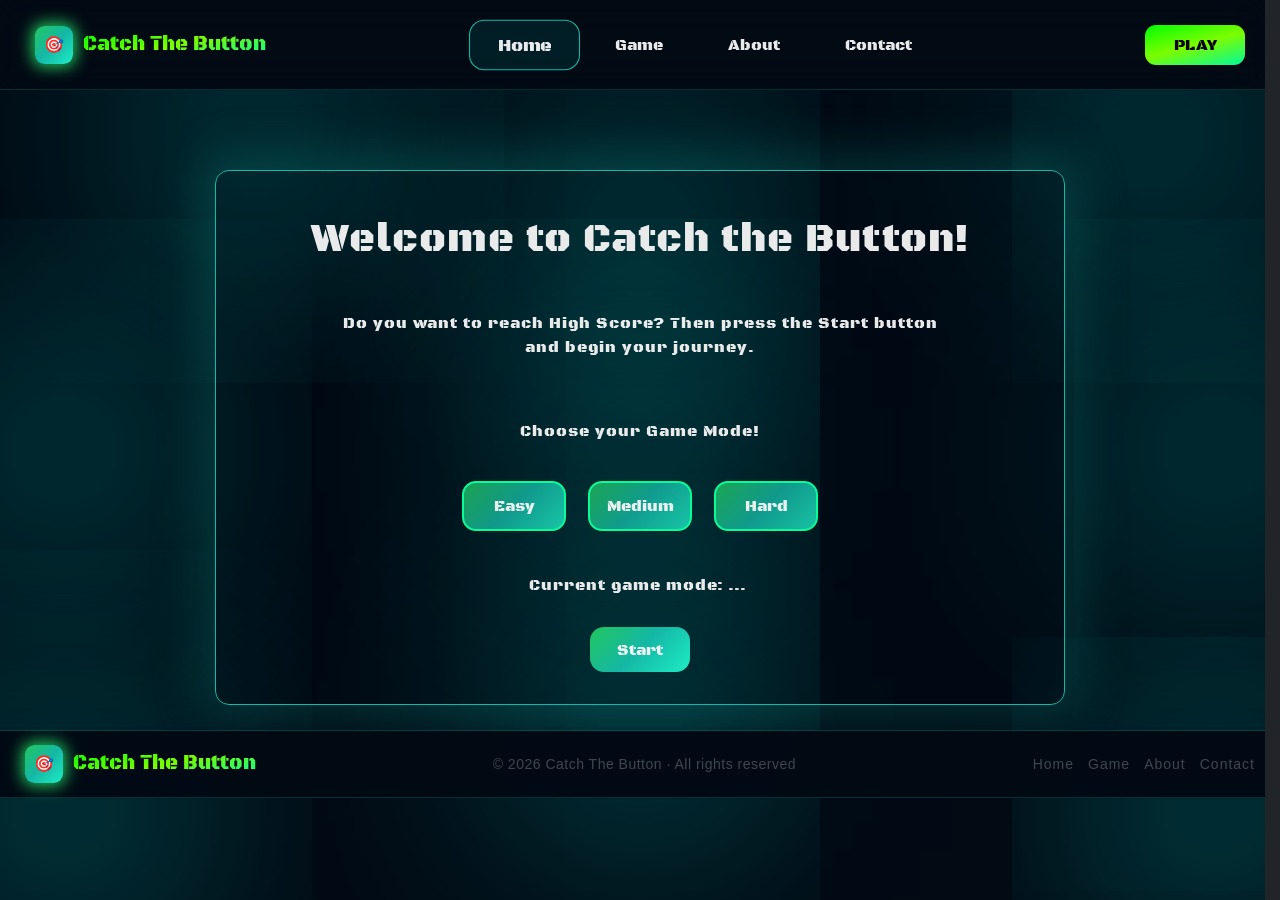
==== commit 94d56134: "Almost done with about page and fixing game Area size(it is full of bugs)." ====
--- a/index.html
+++ b/index.html
@@ -157,7 +157,7 @@
 
                 </section>
 
-                <section id="gamePageSection" style="display: none;">
+                <section id="gamePageSection" style="display: flex;">
 
                         <div class="gameHero">
                             <div class="gameStartingMenu">
@@ -207,7 +207,7 @@
                                                     <p id="displayPoints">Points: <b><span id="colorPoints" style="color: red">0</span></b> </p>
                                                 </div>
                                                 <div class="box finalPointsBox">
-                                                    <p id="finalPoints" style="">Finals points:<span id="finalPointsColor"></span> </p>
+                                                    <p id="finalPoints">Finals points:<b><span id="finalPointsColor"></span></b> </p>
                                                 </div>
                                             </div>
 
@@ -318,7 +318,7 @@
                         </div>
                 </section>
 
-                <section id="contactPageSection" style="display: flex">
+                <section id="contactPageSection" style="display: none">
 
                     <div class="contact-hero">
                         <div class="contact-hero-container">
--- a/css/gamePageCss/gamePageCss.css
+++ b/css/gamePageCss/gamePageCss.css
@@ -29,7 +29,7 @@
     justify-content: center;
     padding: 80px 24px 0;
     width: 100vw;
-    height: clamp(1000px, 100vh, 100vh);
+    height: clamp(1000px, 100%, 100%);
     position: relative;
     background-color: rgb(2 10 20 / 0.1);
     border-bottom: 1px solid rgba(20, 184, 166, 0.22);
@@ -86,7 +86,7 @@
 }
 .gameDisplay{
     min-width: 100%;
-    height: clamp(800px, 100%, 900px);
+    height: auto;
     display: none;
     justify-content: center;
     align-items: center;
@@ -148,9 +148,6 @@
 .box p {
     color: var(--main-font-color);
     font-family: Orbitron, sans-serif;
-    display: flex;
-    align-items: center;
-    justify-items: center;
     margin: 0;
     text-align: center;
 }
@@ -158,17 +155,21 @@
     text-align: center;
     margin-left: 5px;
 }
+#highScore{
+    display: flex;
+    justify-content: center;
+    align-items: center;
+    width: auto;
+}
 #finalPoints{
-    text-align: center;
-    width: fit-content;
-}
-#finalPoints #finalPointsColor{
-    width: fit-content;
-}
-
+    display: flex;
+    justify-content: center;
+    align-items: center;
+    width: auto;
+}
 .cardGame{
     width: clamp(300px, 100%, 950px);
-    height: clamp(800px, 100%, 1025px);
+    height: clamp(800px, auto, 1025px);
     background-color: transparent;
     border: 0;
 }
@@ -193,12 +194,12 @@
     100% {box-shadow: 0 0 0 0 rgb(20 184 66 / 0.44);}
 }
 
-.gameArea{
+.gameArea {
     border-radius: 12px;
     border: 2px solid #14B8A6FF;
-    margin-top: 10px;
-    height: 450px;
-    width: 725px;
+    margin: 10px 25px 0 ;
+    height: clamp(450px, 100vh, 425px);
+    width: clamp(250px, 100vw,  550px);
     position: relative;
 }
 #gameOver{
--- a/css/responsivness.css
+++ b/css/responsivness.css
@@ -13,6 +13,9 @@
 /*Unauthorized copying, redistribution or claiming this project as your own is prohibited.*/
 /*--------------------------------------------------*/
 
+@media (max-width: 610px){
+
+}
 @media (max-width: 450px){
     .blocks{
         box-shadow: 0 0 200px 65px rgb(0 255 241 / 0.25);
@@ -31,7 +34,7 @@
         padding: 0;
     }
     .gameArea{
-        width: 300px;
+        width: 250px;
         height: 200px;
     }
     #btnCatchMe{
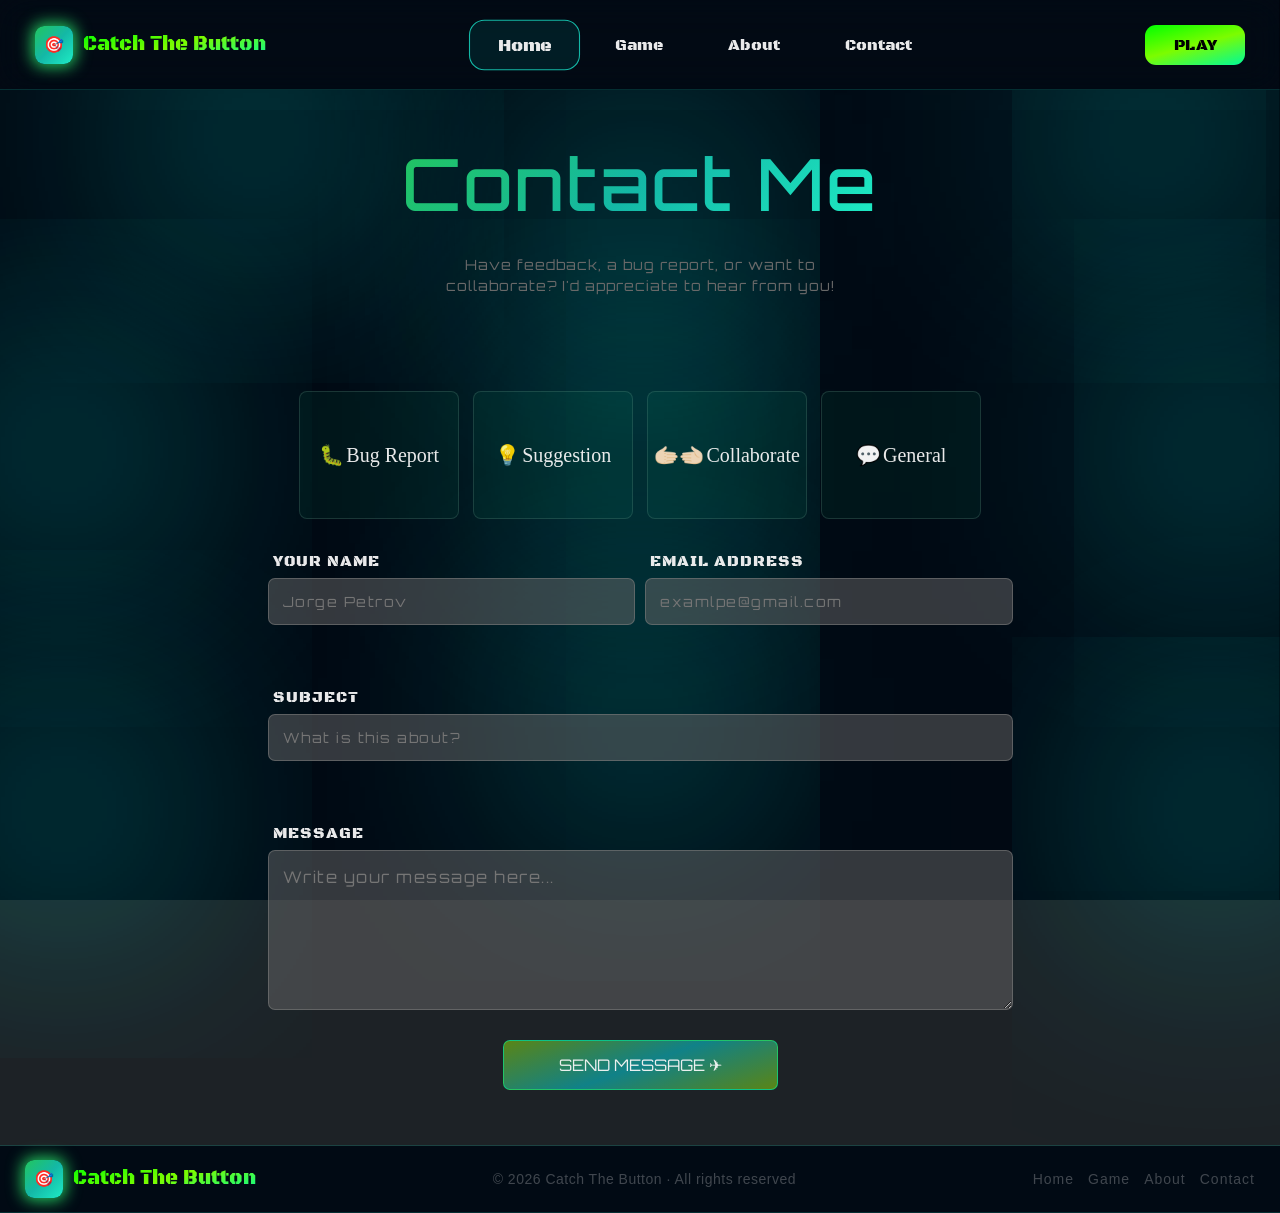
==== commit 04fd484e: "1-2 pieces left for contact form!" ====
--- a/index.html
+++ b/index.html
@@ -157,7 +157,7 @@
 
                 </section>
 
-                <section id="gamePageSection" style="display: flex;">
+                <section id="gamePageSection" style="display: none;">
 
                         <div class="gameHero">
                             <div class="gameStartingMenu">
@@ -318,7 +318,7 @@
                         </div>
                 </section>
 
-                <section id="contactPageSection" style="display: none">
+                <section id="contactPageSection" style="display: flex">
 
                     <div class="contact-hero">
                         <div class="contact-hero-container">
--- a/css/contactPageCss/contactPageCss.css
+++ b/css/contactPageCss/contactPageCss.css
@@ -32,11 +32,10 @@
     flex-direction: column;
     padding: 30px 24px;
     margin: 20px 0 0 0 ;
-    min-height: 100vh;
     z-index: 1;
     border-bottom: 1px solid rgba(20, 184, 166, 0.22);
     width: 100vw;
-    height: clamp(1000px, 100vh, 100vh);
+    height: clamp(1000px, auto, auto);
     position: relative;
     background-color: rgb(2 10 20 / 0.1);
     border-bottom: 1px solid rgba(20, 184, 166, 0.22);
@@ -131,7 +130,7 @@
 }
 .row{
     margin: 25px 0 30px 0;
-    width: 100%;
+    width: clamp(220px, 100%, 100%);
     height: auto;
 }
 .row label{
@@ -158,10 +157,10 @@
     background: rgb(105 105 105 / 0.5);
     border: 1px solid rgb(128 128 128 / 0.55);
     border-radius: 7px;
-    width: 100%;
     letter-spacing: 1.5px;
     padding: 14px;
-    height: clamp(3px, 10rem, 10rem);
+    width: clamp(220px, 100%, 100%);
+    height: clamp(48px, 160px, 160px);
     transition: 0.25s;
 }
 .first-row{
--- a/css/responsivness.css
+++ b/css/responsivness.css
@@ -14,7 +14,14 @@
 /*--------------------------------------------------*/
 
 @media (max-width: 610px){
-
+    .gameArea{
+        width: 375px;
+    }
+}
+@media (max-width: 430px){
+    .gameArea{
+        width: 330px;
+    }
 }
 @media (max-width: 450px){
     .blocks{
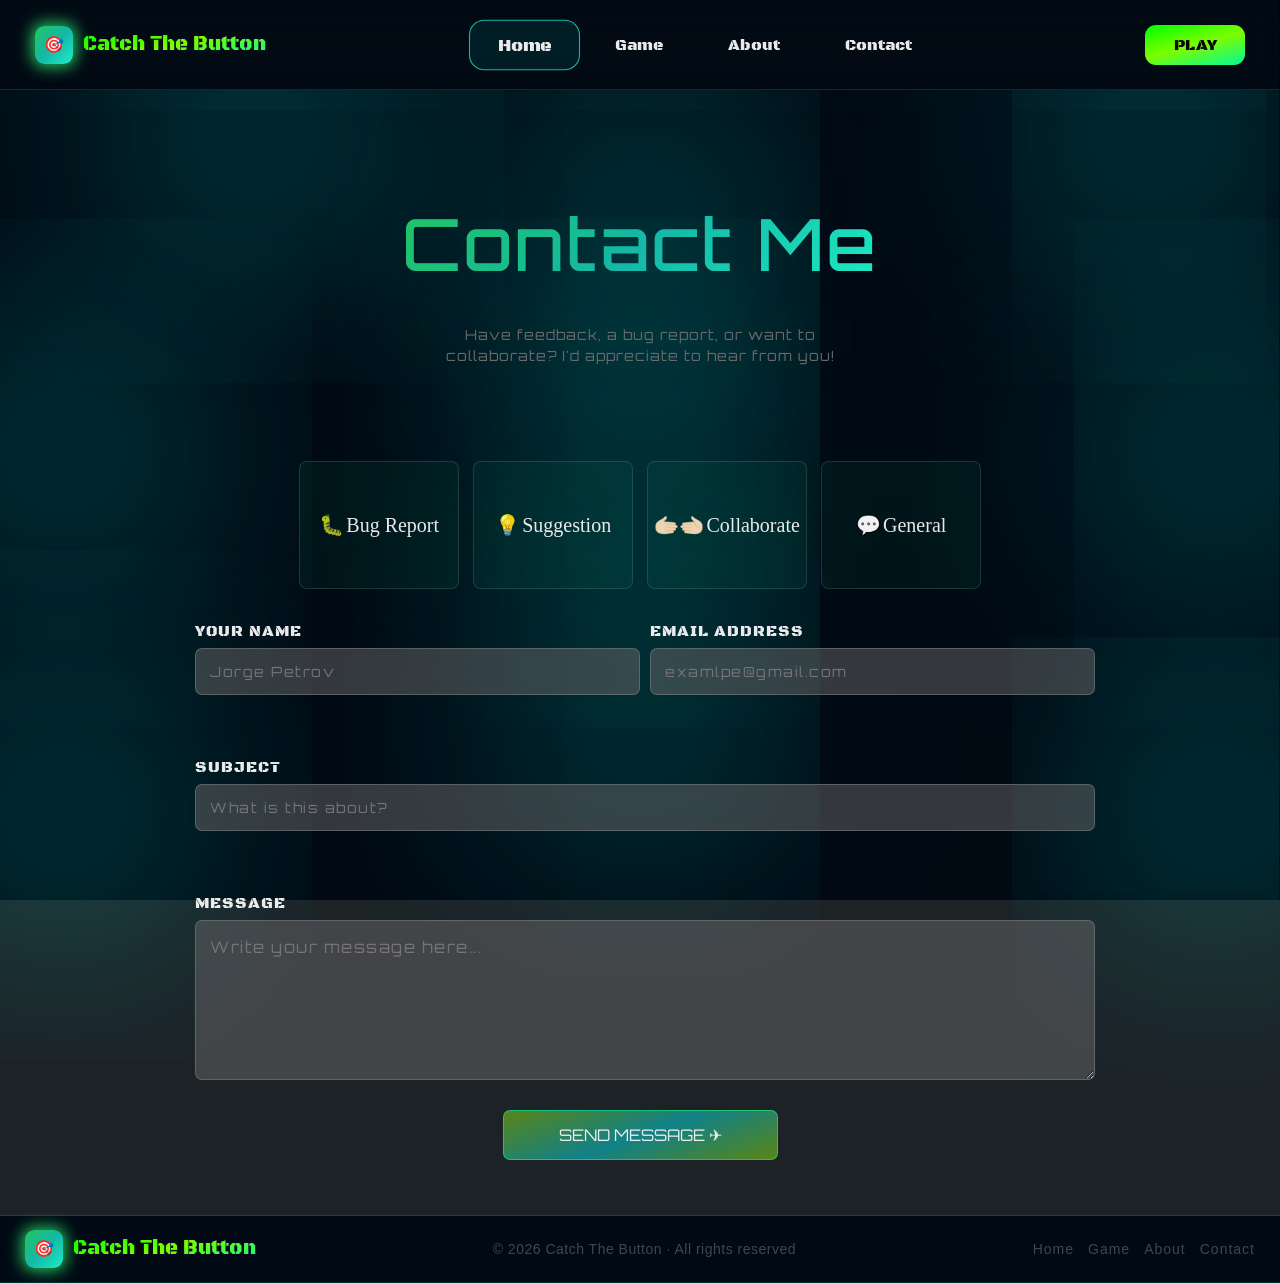
==== commit 7493564b: "About page is done, left is to optimise the code in js!" ====
--- a/index.html
+++ b/index.html
@@ -337,7 +337,7 @@
                                         <button class="reason-btn general" id="general">💬<span>General</span></button>
                                     </div>
                                 <form class="contact-form" action="index.html">
-                                    <div class="row first-row">
+                                    <div class="rows first-row">
                                         <div class="first-column">
                                             <label for="name">YOUR NAME</label>
                                             <input type="text" id="name" placeholder="Jorge Petrov">
@@ -347,11 +347,11 @@
                                             <input type="text" id="email" placeholder="examlpe@gmail.com">
                                         </div>
                                     </div>
-                                    <div class="row second-row">
+                                    <div class="rows second-row">
                                         <label for="subject">SUBJECT</label>
                                         <input type="text" id="subject" placeholder="What is this about?">
                                     </div>
-                                    <div class="row third-row">
+                                    <div class="rows third-row">
                                         <label for="message">MESSAGE</label>
                                         <textarea id="message" placeholder="Write your message here..."></textarea>
                                     </div>
--- a/css/contactPageCss/contactPageCss.css
+++ b/css/contactPageCss/contactPageCss.css
@@ -34,18 +34,19 @@
     margin: 20px 0 0 0 ;
     z-index: 1;
     border-bottom: 1px solid rgba(20, 184, 166, 0.22);
-    width: 100vw;
+    width: clamp(300px, 100%, 100vw);
     height: clamp(1000px, auto, auto);
     position: relative;
     background-color: rgb(2 10 20 / 0.1);
     border-bottom: 1px solid rgba(20, 184, 166, 0.22);
 }
-.hero-container{
+.contact-hero-container{
     margin: 50px 0 0 0;
     display: flex;
     justify-content: center;
     align-items: center;
     flex-direction: column;
+    width: 100%;
 }
 .contact-hero-content{
     display: flex;
@@ -55,8 +56,10 @@
     font-family: Orbitron, sans-serif;
 }
 .contact-hero-content h1{
-    font-size: 72px;
+    padding: 10px;
+    font-size: clamp(42px, 5vw + 45px,72px);
     letter-spacing: 2px;
+    text-align: center;
     color: transparent;
     background: var(--secondary-linear-gradient);
     background-clip: text;
@@ -65,9 +68,9 @@
 .contact-hero-content p {
     margin: 20px 0;
     font-size: 14px;
-    width:clamp(300px, 100%, 425px);
+    width: clamp(300px, 100%, 425px);
     text-align: center;
-    color:dimgray;
+    color: dimgray;
 }
 .contact-hero-formMenu{
     margin: 75px 0 25px 0;
@@ -84,7 +87,7 @@
     align-items: center;
     flex-direction: column;
     height: auto;
-    width: 100%;
+    width: clamp(300px, 100%, 100%);
 }
 .reason-buttons{
     display: flex;
@@ -128,29 +131,30 @@
     transition: 0.14s;
     border-color: rgb(73 141 236 / 0.75);
 }
-.row{
+.rows{
     margin: 25px 0 30px 0;
     width: clamp(220px, 100%, 100%);
     height: auto;
 }
-.row label{
+.rows label{
     padding: 5px;
 }
-.row input{
+.rows input{
     color: var(--main-font-color);
     font-family: Orbitron, sans-serif;
     display: block;
     background: rgb(105 105 105 / 0.5);
     border: 1px solid rgb(128 128 128 / 0.55);
     border-radius: 7px;
-    width: 100%;
+    width: clamp(250px, 100%, 100%);
     font-size: 14px;
     letter-spacing: 1.5px;
     padding: 14px;
+    margin: 0 5px;
     height: clamp(30px, 100%, 100px);
     transition: 0.25s;
 }
-.row textarea {
+.rows textarea {
     color: var(--main-font-color);
     font-family: Orbitron, sans-serif;
     display: block;
@@ -159,6 +163,7 @@
     border-radius: 7px;
     letter-spacing: 1.5px;
     padding: 14px;
+    margin: 0 5px;
     width: clamp(220px, 100%, 100%);
     height: clamp(48px, 160px, 160px);
     transition: 0.25s;
@@ -171,6 +176,9 @@
     width: clamp(300px, 100%, 100%);
     height: auto;
 }
+.second-row .third-row{
+    margin-top: 0;
+}
 .first-row .first-column{
     height: auto;
     width: 50%;
@@ -181,12 +189,12 @@
     width: 50%;
     padding:  0 0 0 5px;
 }
-.row input:focus{
+.rows input:focus{
     outline: 0;
     border: 2px solid #1babdd;
     box-shadow: 0 0 30px 5px rgb(27 171 221 / 0.6);
 }
-.row textarea:focus{
+.rows textarea:focus{
     outline: 0;
     border: 2px solid #1babdd;
     box-shadow: 0 0 30px 5px rgb(27 171 221 / 0.6);
--- a/css/responsivness.css
+++ b/css/responsivness.css
@@ -18,6 +18,16 @@
         width: 375px;
     }
 }
+@media (max-width: 565px){
+    .first-row .first-column{
+        width: 100%;
+        padding: 0;
+    }
+    .first-row .second-column{
+        width: 100%;
+        padding: 0;
+    }
+}
 @media (max-width: 430px){
     .gameArea{
         width: 330px;
@@ -32,14 +42,6 @@
     }
 }
 @media (max-width: 400px){
-    .first-row .first-column{
-        width: 100%;
-        padding: 0;
-    }
-    .first-row .second-column{
-        width: 100%;
-        padding: 0;
-    }
     .gameArea{
         width: 250px;
         height: 200px;
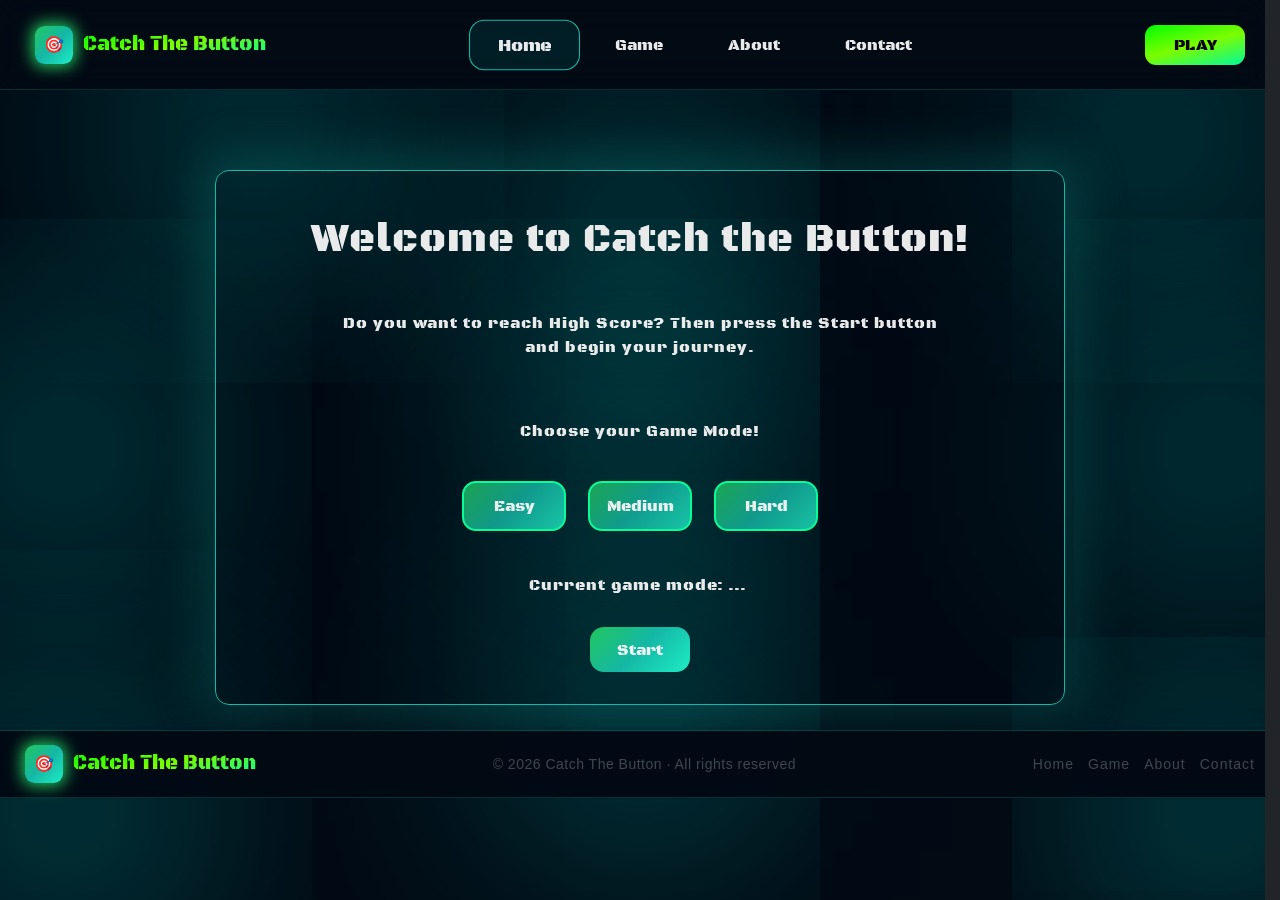
==== commit 5aefd971: "Have to fix bugs on game page! everything else is done, expect for code to be optimised!" ====
--- a/index.html
+++ b/index.html
@@ -157,7 +157,7 @@
 
                 </section>
 
-                <section id="gamePageSection" style="display: none;">
+                <section id="gamePageSection" style="display: flex;">
 
                         <div class="gameHero">
                             <div class="gameStartingMenu">
@@ -201,13 +201,13 @@
                                                     <p>Time: <b><span id="timer"></span></b> </p>
                                                 </div>
                                                 <div class="box highScoreBox">
-                                                    <p id="highScore">High score: <b><span id="highScoreColor" style="color: red">0</span></b> </p>
+                                                    <p id="highScore">High score: <span id="highScoreColor" style="color: red">0</span> </p>
                                                 </div>
                                                 <div class="box pointsBox">
                                                     <p id="displayPoints">Points: <b><span id="colorPoints" style="color: red">0</span></b> </p>
                                                 </div>
                                                 <div class="box finalPointsBox">
-                                                    <p id="finalPoints">Finals points:<b><span id="finalPointsColor"></span></b> </p>
+                                                    <p id="finalPoints">Finals points: <span id="finalPointsColor"></span> </p>
                                                 </div>
                                             </div>
 
@@ -318,7 +318,7 @@
                         </div>
                 </section>
 
-                <section id="contactPageSection" style="display: flex">
+                <section id="contactPageSection" style="display: none">
 
                     <div class="contact-hero">
                         <div class="contact-hero-container">
--- a/css/gamePageCss/gamePageCss.css
+++ b/css/gamePageCss/gamePageCss.css
@@ -28,9 +28,10 @@
     align-items: center;
     justify-content: center;
     padding: 80px 24px 0;
-    width: 100vw;
-    height: clamp(1000px, 100%, 100%);
+    width: 100%;
+    height: auto;
     position: relative;
+    z-index: 1;
     background-color: rgb(2 10 20 / 0.1);
     border-bottom: 1px solid rgba(20, 184, 166, 0.22);
     letter-spacing: 1px;
@@ -149,23 +150,21 @@
     color: var(--main-font-color);
     font-family: Orbitron, sans-serif;
     margin: 0;
-    text-align: center;
+    padding: 5px;
+    font-weight: bold;
+    display: flex;
+    justify-content: center;
+    align-items: center;
+    flex-wrap: wrap;
 }
 .box p b span{
     text-align: center;
     margin-left: 5px;
 }
-#highScore{
-    display: flex;
-    justify-content: center;
-    align-items: center;
-    width: auto;
-}
-#finalPoints{
-    display: flex;
-    justify-content: center;
-    align-items: center;
-    width: auto;
+#highScoreColor #finalPointsColor{
+    display: flex;
+    align-items: center;
+    justify-content: center;
 }
 .cardGame{
     width: clamp(300px, 100%, 950px);
@@ -198,7 +197,7 @@
     border-radius: 12px;
     border: 2px solid #14B8A6FF;
     margin: 10px 25px 0 ;
-    height: clamp(450px, 100vh, 425px);
+    height: clamp(425px, 100vh, 450px);
     width: clamp(250px, 100vw,  550px);
     position: relative;
 }
--- a/css/contactPageCss/contactPageCss.css
+++ b/css/contactPageCss/contactPageCss.css
@@ -87,7 +87,7 @@
     align-items: center;
     flex-direction: column;
     height: auto;
-    width: clamp(300px, 100%, 100%);
+    width: clamp(300px, 100%, 750px);
 }
 .reason-buttons{
     display: flex;
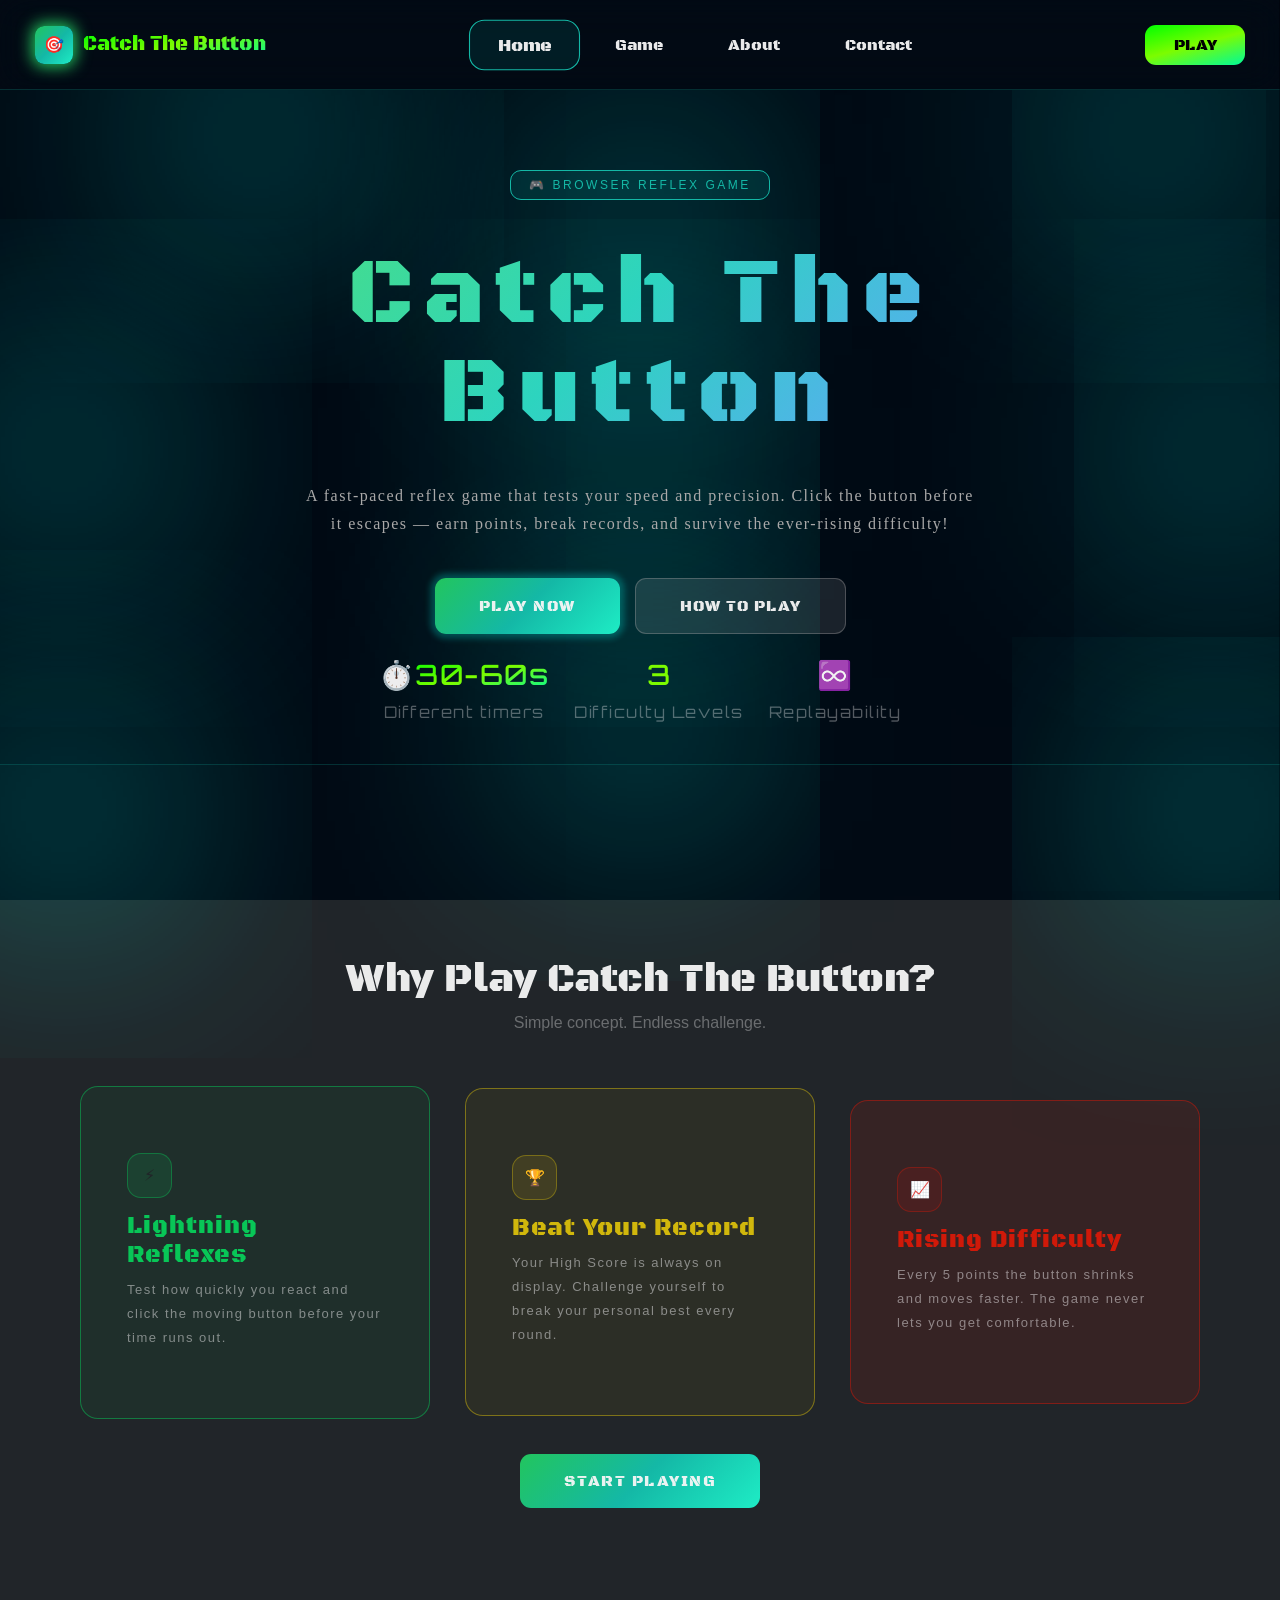
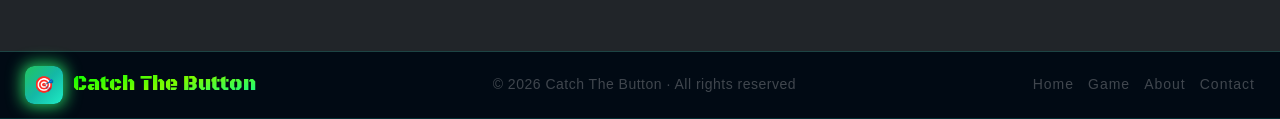
==== commit eafae4f6: "fixing height with sections, since it has problem when  it is zoomed out or in!" ====
--- a/index.html
+++ b/index.html
@@ -86,7 +86,7 @@
 
             <main>
 
-                <section id="homePageSection" style="display: none;">
+                <section id="homePageSection" style="display: flex;">
 
                     <section id="hero">
 
@@ -157,7 +157,7 @@
 
                 </section>
 
-                <section id="gamePageSection" style="display: flex;">
+                <section id="gamePageSection" style="display: none;">
 
                         <div class="gameHero">
                             <div class="gameStartingMenu">
--- a/css/style.css
+++ b/css/style.css
@@ -51,7 +51,7 @@
     font-size: var(--font-size);
     font-family: var(--font-family), serif;
     color: var(--main-font-color);
-    height: auto;
+    height: 100%;
     min-width: 100%;
 }
 
--- a/css/homePageCss/homePageCss.css
+++ b/css/homePageCss/homePageCss.css
@@ -22,7 +22,7 @@
     justify-content: center;
     flex-direction: column;
     width: 100vw;
-    height: auto;
+    height: clamp(100vh, auto, auto);
     z-index: 2;
 }
 
@@ -32,7 +32,7 @@
     justify-content: center;
     padding: 80px 24px 0;
     width: 100%;
-    height: auto;
+    height: clamp(100vh, auto, auto);
     z-index: 1;
     position: relative;
     background-color: rgb(2 10 20 / 0.1);
--- a/css/gamePageCss/gamePageCss.css
+++ b/css/gamePageCss/gamePageCss.css
@@ -20,22 +20,20 @@
     justify-content: center;
     flex-direction: column;
     width: 100vw;
-    height: auto;
+    height: clamp(980px, 100vh, 1300px);
     z-index: 2;
+    border-bottom: 1px solid rgba(20, 184, 166, 0.22);
 }
 .gameHero {
     display: flex;
     align-items: center;
     justify-content: center;
-    padding: 80px 24px 0;
+    padding: 10px 24px 0;
     width: 100%;
-    height: auto;
+    height: clamp(800px, 10vh + 100px, auto);
+    z-index: 1;
     position: relative;
-    z-index: 1;
-    background-color: rgb(2 10 20 / 0.1);
-    border-bottom: 1px solid rgba(20, 184, 166, 0.22);
-    letter-spacing: 1px;
-    flex-direction: column;
+    /*background-color: rgb(2 10 20 / 0.1);*/
 }
 .gameStartingMenu{
     display: flex;
@@ -213,7 +211,7 @@
     display: flex;
     justify-content: center;
     align-items: center;
-    width: 85px;
+    width: 85.01px;
     height: 85px;
     border-radius: 14px;
     transition: 0.14s;
--- a/css/aboutPageCss/aboutPageCss.css
+++ b/css/aboutPageCss/aboutPageCss.css
@@ -35,7 +35,7 @@
     margin: 20px 0 0 0 ;
     border-bottom: 1px solid rgba(20, 184, 166, 0.22);
     width: 100%;
-    height: auto;
+    height: 100vh;
 }
 .about-hero-content{
     display:flex;
--- a/css/contactPageCss/contactPageCss.css
+++ b/css/contactPageCss/contactPageCss.css
@@ -35,7 +35,7 @@
     z-index: 1;
     border-bottom: 1px solid rgba(20, 184, 166, 0.22);
     width: clamp(300px, 100%, 100vw);
-    height: clamp(1000px, auto, auto);
+    height: 100vh;
     position: relative;
     background-color: rgb(2 10 20 / 0.1);
     border-bottom: 1px solid rgba(20, 184, 166, 0.22);
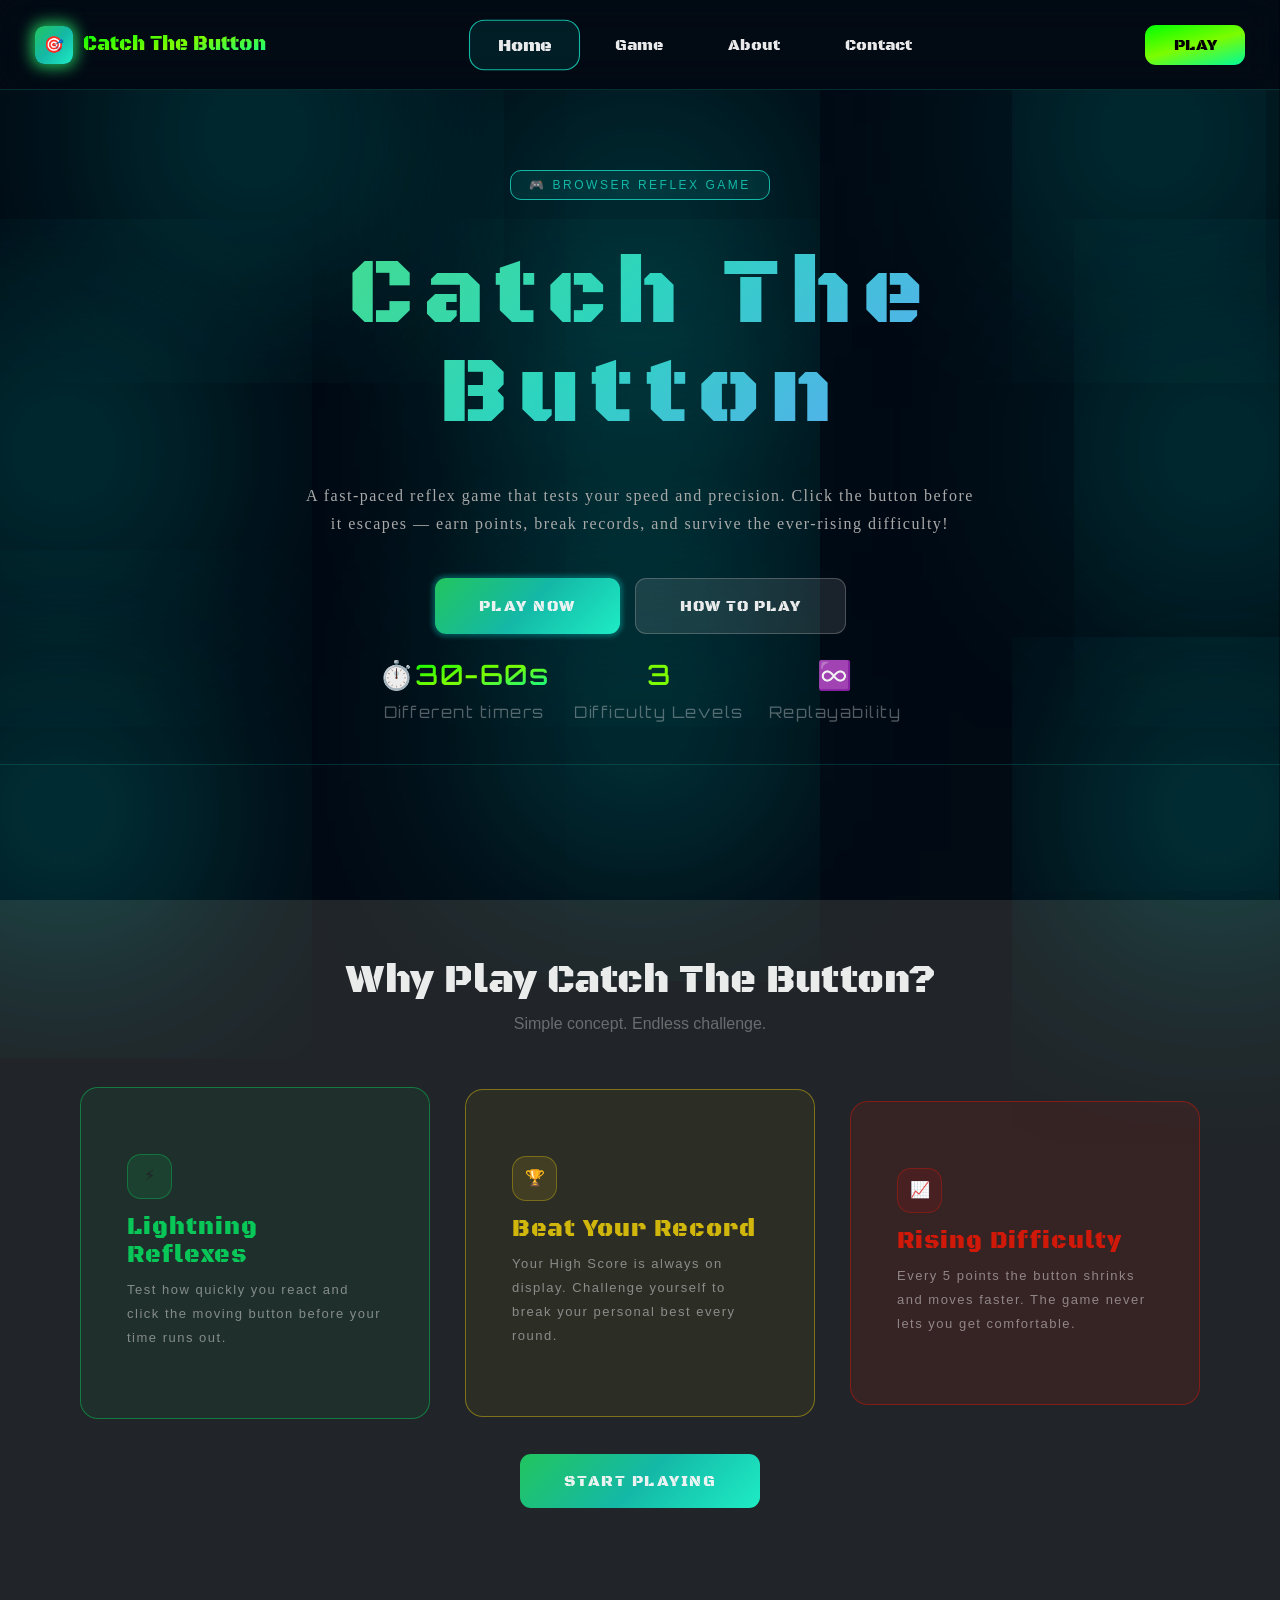
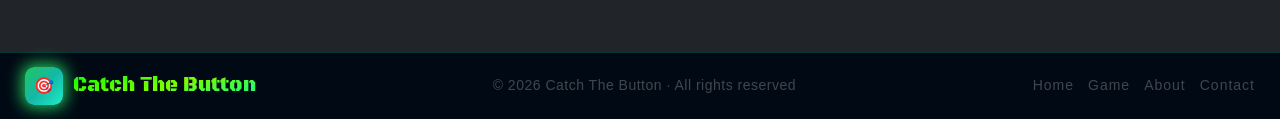
==== commit 4ab88271: "Changed HamMenu style." ====
--- a/index.html
+++ b/index.html
@@ -43,14 +43,17 @@
 
             <div id="hamburgerMenu" class="hamburgerMenu">
 
-                <button class="closeBtn" id="hamburgerCloseBtn"><b>X</b></button>
-
-                <div class="hamburgerNavigation">
-                    <button class="hamburgerNavButtons hamburgerNavButtonsActive" id="hamburgerHomeBtn">Home</button>
-                    <button class="hamburgerNavButtons" id="hamburgerGameBtn">Game</button>
-                    <button class="hamburgerNavButtons" id="hamburgerAboutBtn">About</button>
-                    <button class="hamburgerNavButtons" id="hamburgerContactBtn">Contact</button>
+                <div class="hamMenuSecondBg">
+                    <button class="closeBtn" id="hamburgerCloseBtn"><b>X</b></button>
+
+                    <div class="hamburgerNavigation">
+                        <button class="hamburgerNavButtons hamburgerNavButtonsActive" id="hamburgerHomeBtn">Home</button>
+                        <button class="hamburgerNavButtons" id="hamburgerGameBtn">Game</button>
+                        <button class="hamburgerNavButtons" id="hamburgerAboutBtn">About</button>
+                        <button class="hamburgerNavButtons" id="hamburgerContactBtn">Contact</button>
+                    </div>
                 </div>
+
             </div>
 
             <header>
--- a/css/style.css
+++ b/css/style.css
@@ -54,10 +54,16 @@
     height: 100%;
     min-width: 100%;
 }
-
+main{
+    display: flex;
+    flex-direction: column;
+    flex: 1;
+}
 .indexContainer{
     width: 100vw;
-    height: auto;
+    min-height: 100vh;
+    display: flex;
+    flex-direction: column;
     margin: 0;
     padding: 0;
 }
@@ -189,7 +195,7 @@
     width: 38.5vw;
     min-width: 300px;
     min-height: 100%;
-    padding: 20px;
+    /*padding: 20px;*/
     display: flex;
     align-items: center;
     justify-content: start;
@@ -202,6 +208,13 @@
     top: 0;
     transform: translateX(100%);
     transition: 0.45s;
+}
+.hamMenuSecondBg{
+    min-width: 100%;
+    min-height: 100%;
+    background: linear-gradient(135deg, rgb(34 197 94 / 0.7), rgb(20 184 166 / 0.7), rgb(30 236 197 / 0.7));;
+    display: flex;
+    flex: 1;
 }
 .hamburgerMenuActivate {
     transform: translateX(0%);
@@ -231,22 +244,22 @@
     min-width: 100%;
     min-height: auto;
     gap: 14px;
-    background: rgba(2, 10, 20, 0.95);
+    /*background: rgba(2, 10, 20, 0.95);*/
 }
 .hamburgerNavButtons {
     min-width: 100%;
     min-height: 75px;
     text-align: center;
-    background: linear-gradient(175deg, rgba(2, 10, 20, 0.7) 0%, rgb(3 202 34 / 0.5) 50%,rgba(2, 10, 20, 0.7) 100%);
-    border: 1px solid rgb(0 255 39 / 0.9);
+    background: linear-gradient(175deg, rgba(2, 10, 20, 0.7) 0%, rgb(40 244 98 / 0.5) 50%,rgba(2, 10, 20, 0.7) 100%);
+    border: 1px solid rgb(40 244 98 / 0.9);
     border-radius: 14px;
     color: var(--main-font-color);
     font-family: Orbitron, sans-serif;
     transition: 0.25s;
 }
 .hamburgerNavButtonsActive{
-    border: 1px solid rgb(1 246 7 / 0.5);
-    box-shadow: 0 0 10px 3px rgb(9 255 0 / 0.8);
+    border: 1px solid rgb(40 244 98 / 0.5);
+    box-shadow: 0 0 10px 3px rgb(40 244 98 / 0.8);
     transition: 0.25s;
 }
 
@@ -340,7 +353,7 @@
     min-width: 100vw;
     min-height: 60px;
     background-color: rgb(2, 10, 20, 0.975);
-    border-bottom: 1px solid rgba(20, 184, 166, 0.22);
+    border-top: 1.5px solid rgba(20, 184, 166, 0.25);
     padding: 14px 25px;
     z-index: 2;
 }
--- a/css/homePageCss/homePageCss.css
+++ b/css/homePageCss/homePageCss.css
@@ -22,8 +22,8 @@
     justify-content: center;
     flex-direction: column;
     width: 100vw;
-    height: clamp(100vh, auto, auto);
     z-index: 2;
+    flex: 1;
 }
 
 #hero{
@@ -32,7 +32,7 @@
     justify-content: center;
     padding: 80px 24px 0;
     width: 100%;
-    height: clamp(100vh, auto, auto);
+    height: auto;
     z-index: 1;
     position: relative;
     background-color: rgb(2 10 20 / 0.1);
@@ -153,7 +153,6 @@
     height: 100%;
     min-height: 850px;
     margin: 37px auto 0;
-    border-bottom: 1px solid rgba(20, 184, 166, 0.22);
     display: flex;
     align-items: center;
     justify-content: center;
--- a/css/gamePageCss/gamePageCss.css
+++ b/css/gamePageCss/gamePageCss.css
@@ -20,9 +20,8 @@
     justify-content: center;
     flex-direction: column;
     width: 100vw;
-    height: clamp(980px, 100vh, 1300px);
     z-index: 2;
-    border-bottom: 1px solid rgba(20, 184, 166, 0.22);
+    flex: 1;
 }
 .gameHero {
     display: flex;
@@ -30,7 +29,7 @@
     justify-content: center;
     padding: 10px 24px 0;
     width: 100%;
-    height: clamp(800px, 10vh + 100px, auto);
+    height: auto;
     z-index: 1;
     position: relative;
     /*background-color: rgb(2 10 20 / 0.1);*/
@@ -43,9 +42,9 @@
     margin: 0 0 25px 0;
     width: clamp(250px, 100%, 850px);
     height: clamp(600px, auto, 1225px);
-    border-radius: 14px;
-    border: 1px solid #14B8A6FF;
-    box-shadow: 0 0 50px 15px rgba(20, 184, 166, 0.22);
+    /*border-radius: 14px;*/
+    /*border: 1px solid #14B8A6FF;*/
+    /*box-shadow: 0 0 50px 15px rgba(20, 184, 166, 0.22);*/
 }
 #WelcomeMessage{
     display: flex;
--- a/css/aboutPageCss/aboutPageCss.css
+++ b/css/aboutPageCss/aboutPageCss.css
@@ -21,8 +21,8 @@
     justify-content: center;
     flex-direction: column;
     width: 100vw;
-    height: auto;
     z-index: 2;
+    flex: 1;
 }
 .about-hero{
     display: flex;
@@ -33,9 +33,8 @@
     position: static;
     padding: 30px 24px;
     margin: 20px 0 0 0 ;
-    border-bottom: 1px solid rgba(20, 184, 166, 0.22);
     width: 100%;
-    height: 100vh;
+    height: auto;
 }
 .about-hero-content{
     display:flex;
--- a/css/contactPageCss/contactPageCss.css
+++ b/css/contactPageCss/contactPageCss.css
@@ -21,8 +21,8 @@
     justify-content: center;
     flex-direction: column;
     width: 100vw;
-    height: auto;
     z-index: 2;
+    flex: 1;
 }
 .contact-hero{
     letter-spacing: 1px;
@@ -33,12 +33,10 @@
     padding: 30px 24px;
     margin: 20px 0 0 0 ;
     z-index: 1;
-    border-bottom: 1px solid rgba(20, 184, 166, 0.22);
     width: clamp(300px, 100%, 100vw);
-    height: 100vh;
+    height: auto;
     position: relative;
     background-color: rgb(2 10 20 / 0.1);
-    border-bottom: 1px solid rgba(20, 184, 166, 0.22);
 }
 .contact-hero-container{
     margin: 50px 0 0 0;
